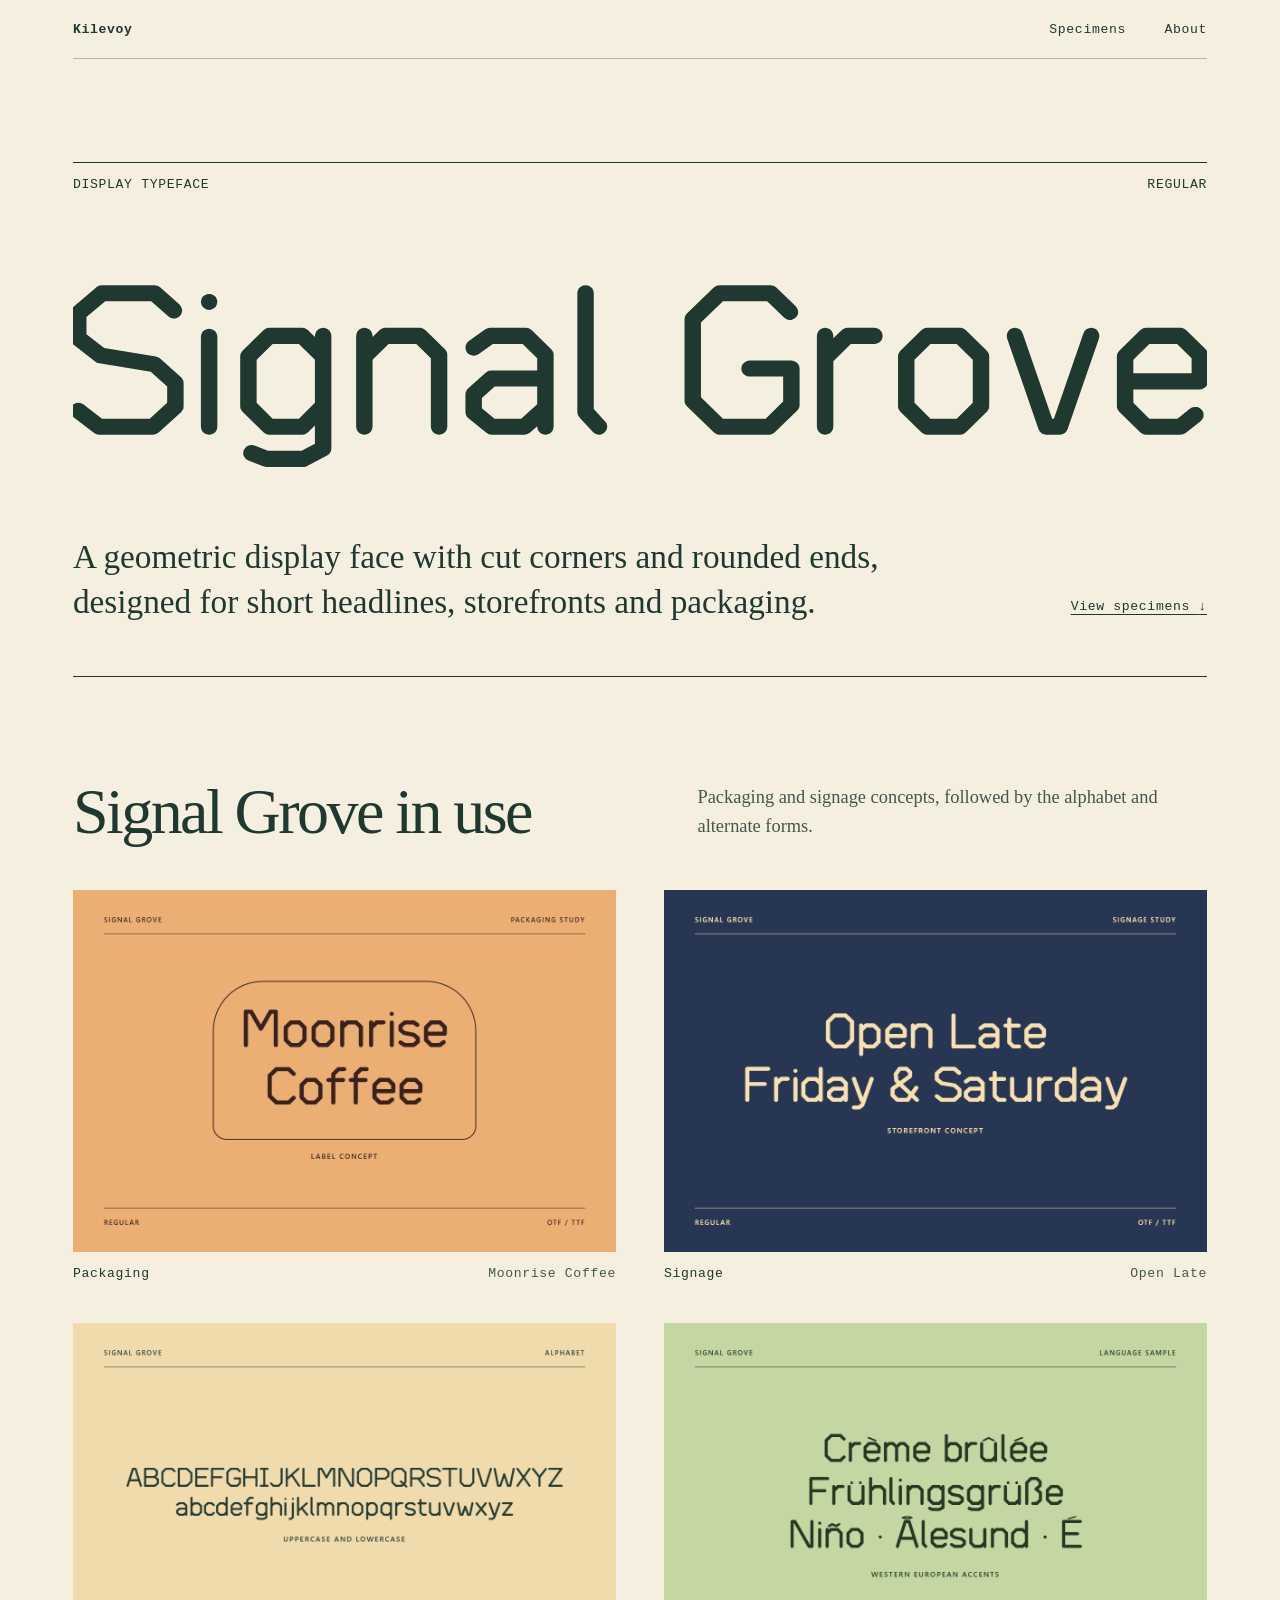
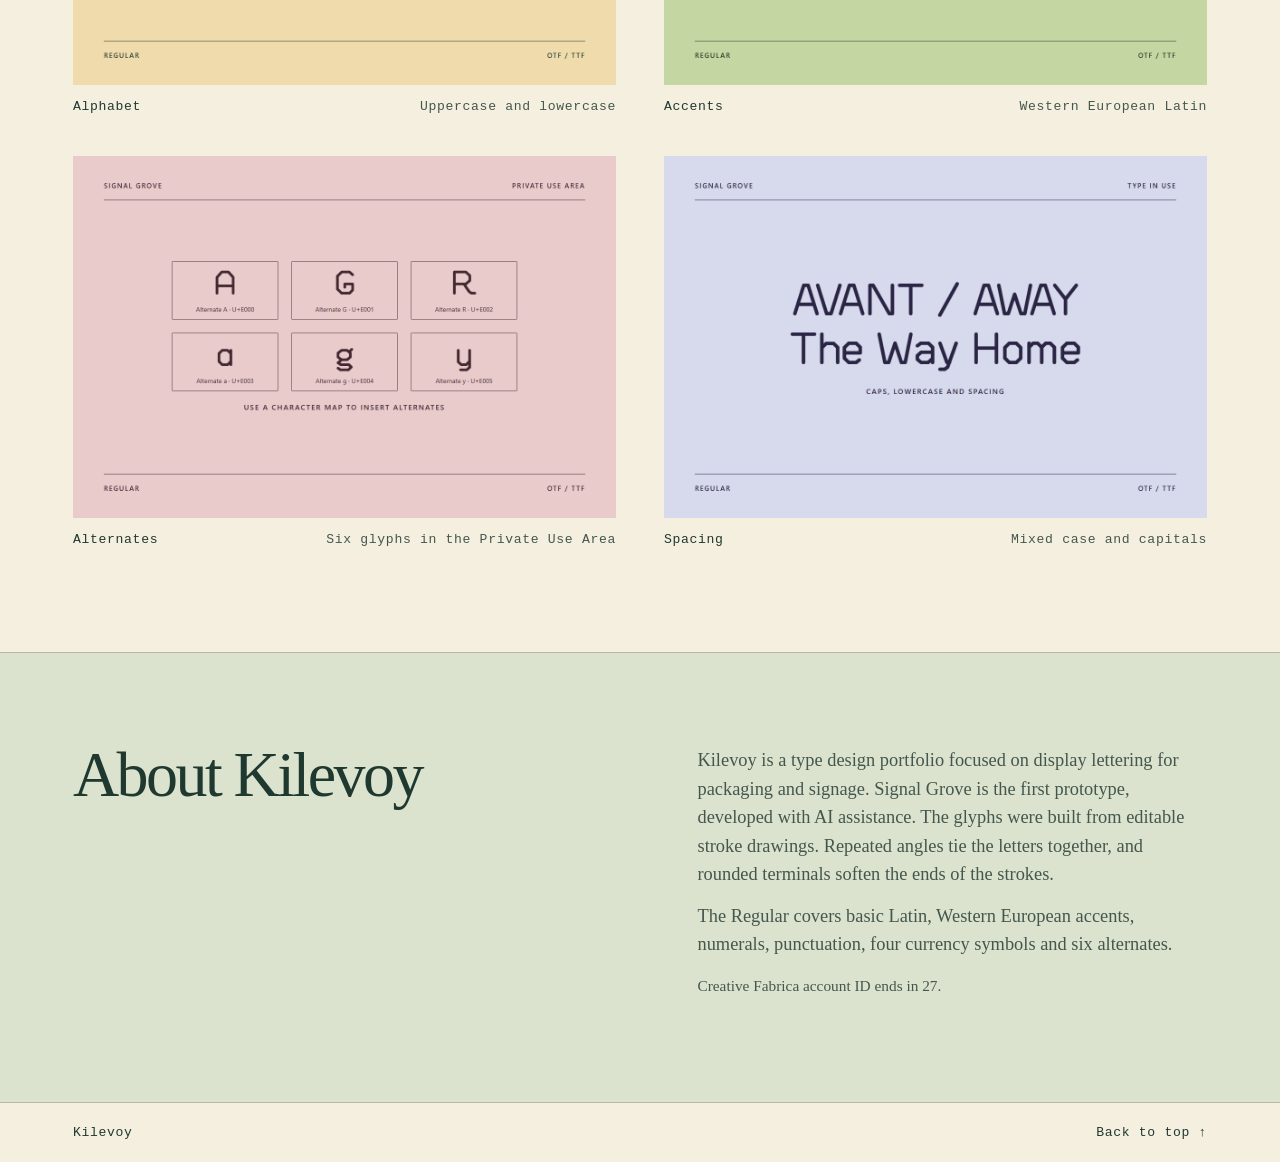
==== index.html @ bca16973 "Publish Kilevoy type portfolio" ====
<!doctype html>
<html lang="en">
<head>
  <meta charset="utf-8">
  <meta name="viewport" content="width=device-width, initial-scale=1">
  <meta name="description" content="Kilevoy type design portfolio. Signal Grove is a geometric display typeface for storefronts, small brands and packaging. View the design and its character set.">
  <title>Kilevoy — Type Design Portfolio</title>
  <link rel="stylesheet" href="style.css">
</head>
<body>
  <a class="skip" href="#main">Skip to content</a>
  <header class="mast layout">
    <a class="brand" href="./">Kilevoy</a>
    <nav aria-label="Portfolio"><a href="#specimen">Specimens</a><a href="#about">About</a></nav>
  </header>
  <main id="main">
    <section class="hero layout" aria-labelledby="title">
      <div class="strap"><span>Display typeface</span><span>Regular</span></div>
      <h1 id="title"><img src="assets/signal-grove.svg" alt="Signal Grove" width="1120" height="170"></h1>
      <div class="intro">
        <p>A geometric display face with cut corners and rounded ends, designed for short headlines, storefronts and packaging.</p>
        <a href="#specimen" class="jump">View specimens <span aria-hidden="true">↓</span></a>
      </div>
    </section>
    <section class="work layout" id="specimen" aria-labelledby="specimen-title">
      <div class="section-head">
        <h2 id="specimen-title">Signal Grove in use</h2>
        <p>Packaging and signage concepts, followed by the alphabet and alternate forms.</p>
      </div>
      <div class="sheets">
        <figure><img src="assets/05-label.png" alt="Moonrise Coffee label concept with Signal Grove in dark brown on orange" width="1200" height="800" loading="lazy"><figcaption>Packaging <span>Moonrise Coffee</span></figcaption></figure>
        <figure><img src="assets/06-sign.png" alt="Storefront lettering reading Open Late, Friday and Saturday" width="1200" height="800" loading="lazy"><figcaption>Signage <span>Open Late</span></figcaption></figure>
        <figure><img src="assets/02-alphabet.png" alt="Signal Grove uppercase and lowercase Latin alphabet" width="1200" height="800" loading="lazy"><figcaption>Alphabet <span>Uppercase and lowercase</span></figcaption></figure>
        <figure><img src="assets/04-languages.png" alt="Accented letter samples in French, German, Spanish and Norwegian" width="1200" height="800" loading="lazy"><figcaption>Accents <span>Western European Latin</span></figcaption></figure>
        <figure><img src="assets/08-pua.png" alt="Six alternate glyphs with character codes U+E000 to U+E005" width="1200" height="800" loading="lazy"><figcaption>Alternates <span>Six glyphs in the Private Use Area</span></figcaption></figure>
        <figure><img src="assets/07-spacing.png" alt="AVANT, AWAY and The Way Home set in Signal Grove" width="1200" height="800" loading="lazy"><figcaption>Spacing <span>Mixed case and capitals</span></figcaption></figure>
      </div>
    </section>
    <section class="about" id="about" aria-labelledby="about-title">
      <div class="layout section-head">
        <h2 id="about-title">About Kilevoy</h2>
        <div>
          <p>Kilevoy is a type design portfolio focused on display lettering for packaging and signage. Signal Grove is the first prototype, developed with AI assistance. The glyphs were built from editable stroke drawings. Repeated angles tie the letters together, and rounded terminals soften the ends of the strokes.</p>
          <p>The Regular covers basic Latin, Western European accents, numerals, punctuation, four currency symbols and six alternates.</p>
          <p class="ownership"><small>Creative Fabrica account ID ends in 27.</small></p>
        </div>
      </div>
    </section>
  </main>
  <footer class="mast layout"><span>Kilevoy</span><a href="#main">Back to top ↑</a></footer>
</body>
</html>
---- style.css ----
:root{color-scheme:light;--paper:#f4efdf;--ink:#203930;--soft:#45574d;--rule:#b7b9a7;--mint:#dbe3ce;--gutter:clamp(1.1rem,5.7vw,5.6rem);font-family:Georgia,serif}
*,*::before,*::after{box-sizing:border-box}
html{scroll-behavior:smooth}
body{margin:0;background:var(--paper);color:var(--ink)}
img{display:block;max-width:100%;height:auto}
a{color:inherit;text-underline-offset:.3em}
a:focus-visible{outline:2px solid #80342d;outline-offset:5px}
.layout{width:min(100% - 2 * var(--gutter),82rem);margin-inline:auto}
.mast,.strap,figcaption,.jump{font-family:Consolas,"Courier New",monospace;font-size:.82rem;letter-spacing:.05em}
.mast,.strap,.intro,figcaption{display:flex;justify-content:space-between;align-items:baseline;gap:1rem}
.mast{padding-block:1.35rem;border-bottom:1px solid var(--rule)}
.mast a{text-decoration:none}.mast a:hover{text-decoration:underline}
.mast nav{display:flex;gap:clamp(.9rem,3vw,2.4rem)}
.brand{font-weight:bold}
.strap{padding-block:.9rem;border-top:1px solid var(--ink);text-transform:uppercase}
.hero{padding-top:clamp(2.3rem,8vw,7rem)}
h1{margin:clamp(2rem,6vw,5rem) 0 clamp(1.6rem,5vw,4rem)}
h1 img{width:100%}
.intro{border-bottom:1px solid var(--ink);padding-bottom:clamp(1.6rem,4vw,3.5rem);align-items:flex-end}
.intro p{font-size:clamp(1.2rem,2.6vw,2.2rem);line-height:1.35;max-width:25em;margin:0}
.jump{white-space:nowrap;display:inline-block;padding:.7rem 0}
.work{padding-block:clamp(3rem,8vw,7rem)}
.section-head{display:grid;grid-template-columns:1.1fr 1fr;gap:clamp(1rem,5vw,5rem);margin-bottom:2.3rem}
.section-head h2{font-size:clamp(2.2rem,5vw,4.35rem);line-height:1.02;font-weight:normal;letter-spacing:-.04em;margin:0}
.section-head p{margin:.25rem 0 .8rem;font-size:1.15rem;line-height:1.55;color:var(--soft)}
.sheets{display:grid;grid-template-columns:repeat(2,minmax(0,1fr));gap:2.5rem clamp(1rem,4vw,3rem)}
figure{min-width:0;margin:0}
figure img{width:100%;background:#e8e4d5}
figcaption{padding-top:.75rem;line-height:1.45}
figcaption span{color:var(--soft);text-align:right}
.about{background:var(--mint);padding-block:clamp(2.7rem,7vw,6rem);border-block:1px solid var(--rule)}
.about .section-head{margin-bottom:0}
footer.mast{border:0}
.skip{position:absolute;top:.5rem;left:.5rem;padding:.75rem;background:white;transform:translateY(-160%)}
.skip:focus{transform:none}
@media(max-width:42rem){.section-head,.sheets{grid-template-columns:1fr}.intro{display:block}.jump{margin-top:.75rem}.mast,.strap,figcaption,.jump{font-size:.75rem}}
@media(prefers-reduced-motion:reduce){html{scroll-behavior:auto}}
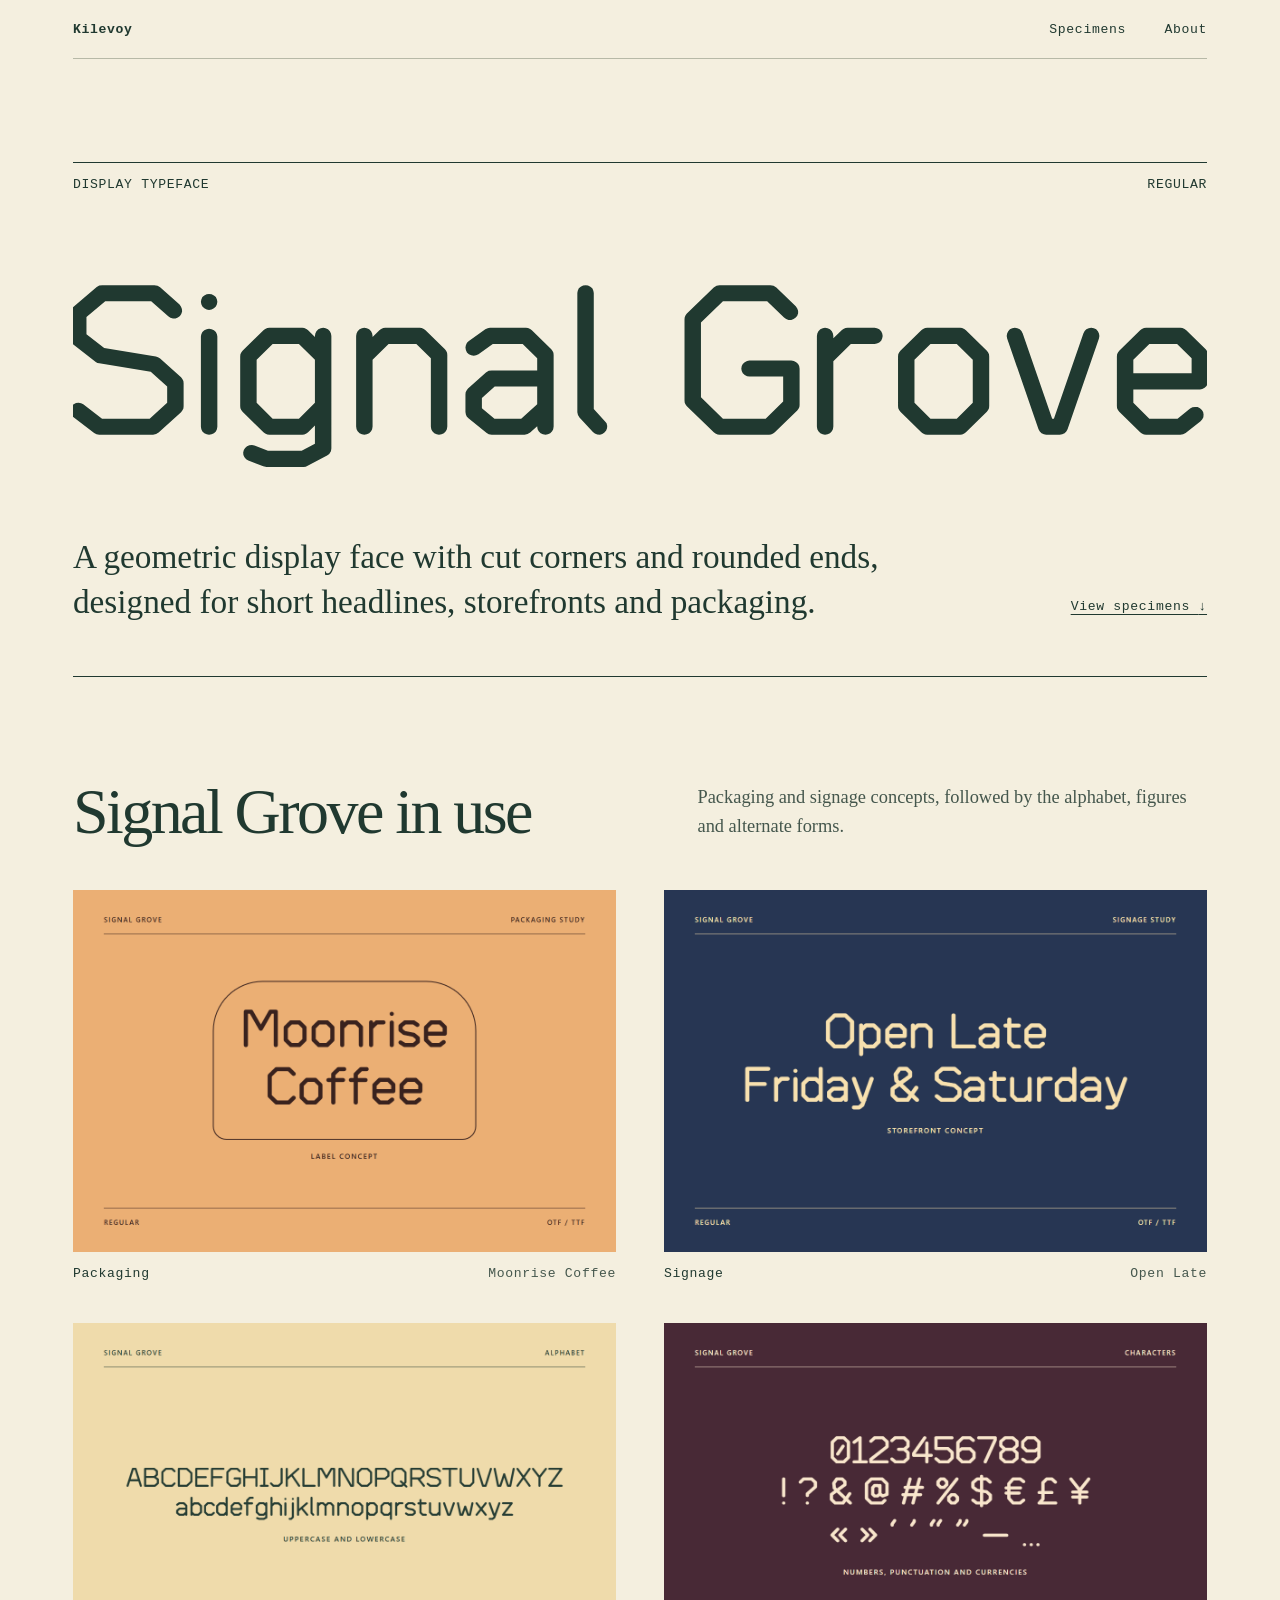
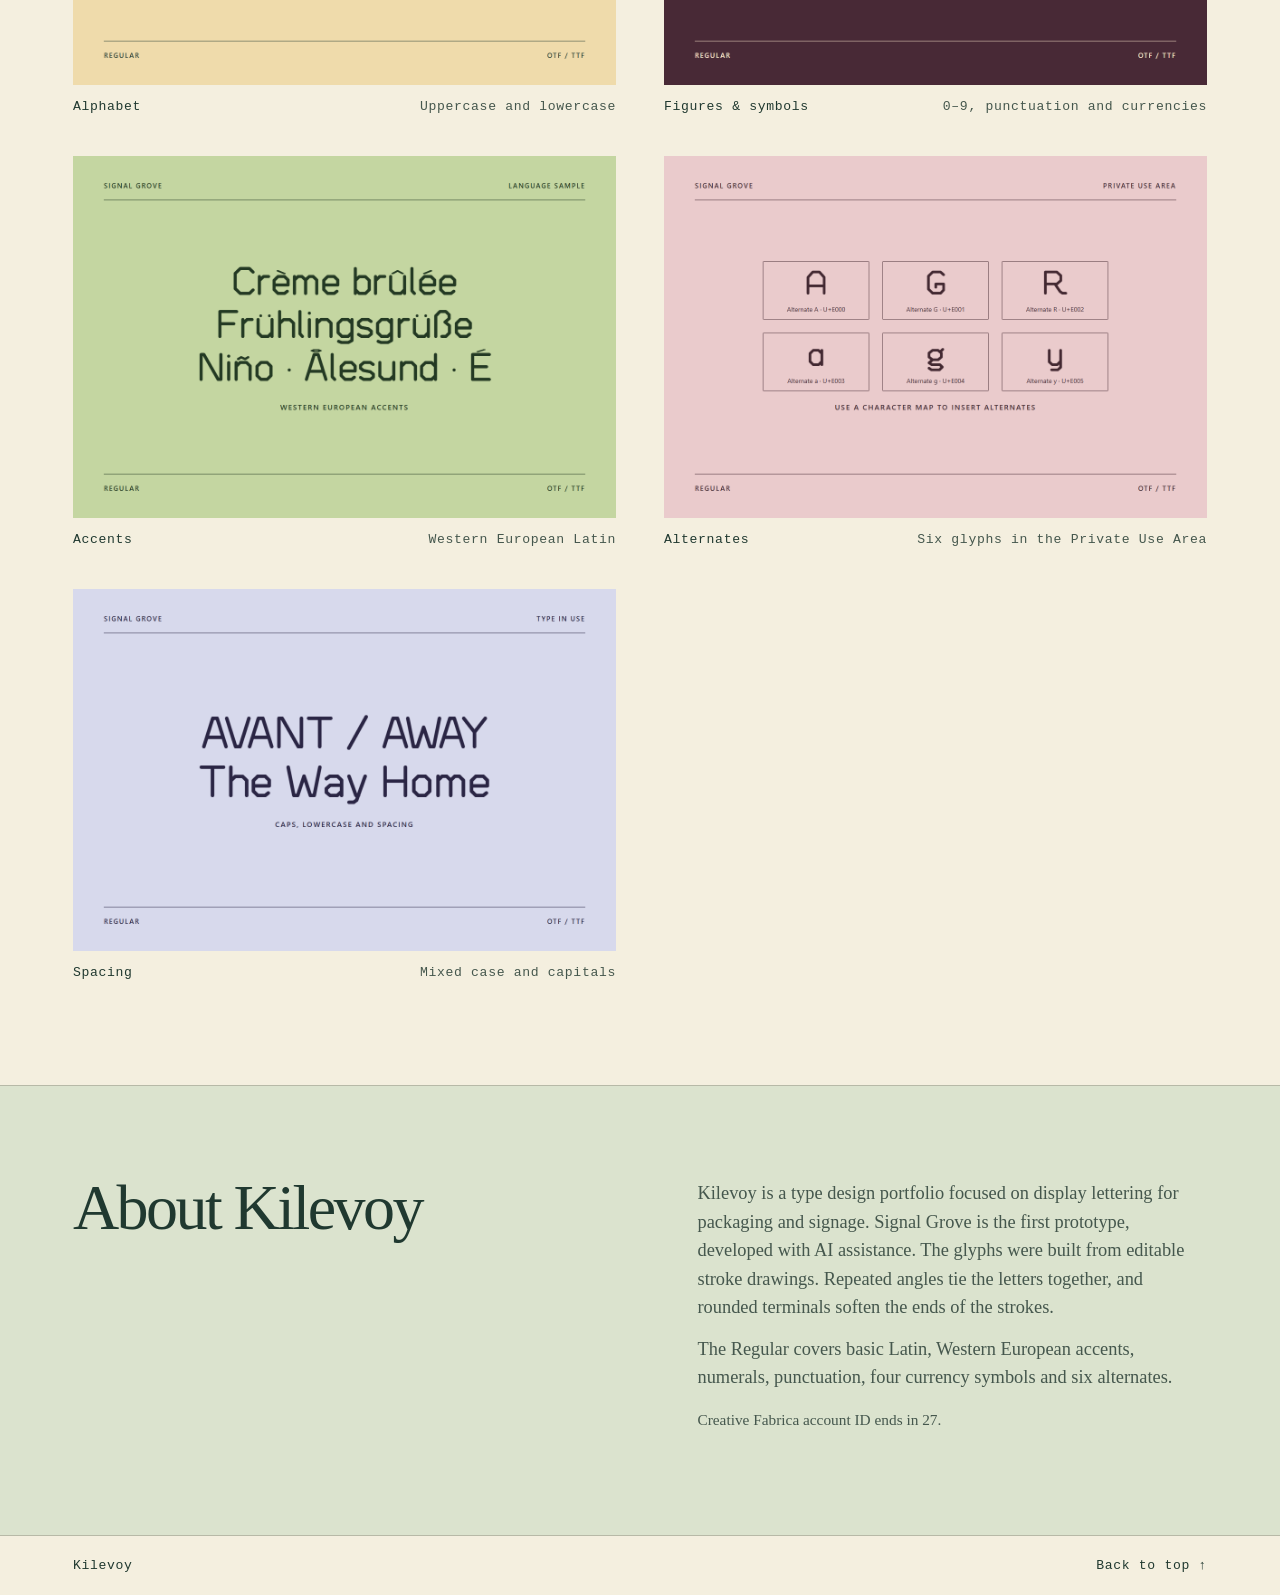
==== commit 0c11784c: "Show Signal Grove figures and symbols" ====
--- a/index.html
+++ b/index.html
@@ -25,12 +25,13 @@
     <section class="work layout" id="specimen" aria-labelledby="specimen-title">
       <div class="section-head">
         <h2 id="specimen-title">Signal Grove in use</h2>
-        <p>Packaging and signage concepts, followed by the alphabet and alternate forms.</p>
+        <p>Packaging and signage concepts, followed by the alphabet, figures and alternate forms.</p>
       </div>
       <div class="sheets">
         <figure><img src="assets/05-label.png" alt="Moonrise Coffee label concept with Signal Grove in dark brown on orange" width="1200" height="800" loading="lazy"><figcaption>Packaging <span>Moonrise Coffee</span></figcaption></figure>
         <figure><img src="assets/06-sign.png" alt="Storefront lettering reading Open Late, Friday and Saturday" width="1200" height="800" loading="lazy"><figcaption>Signage <span>Open Late</span></figcaption></figure>
         <figure><img src="assets/02-alphabet.png" alt="Signal Grove uppercase and lowercase Latin alphabet" width="1200" height="800" loading="lazy"><figcaption>Alphabet <span>Uppercase and lowercase</span></figcaption></figure>
+        <figure><img src="assets/03-characters.png" alt="Signal Grove digits 0 through 9, punctuation and dollar, euro, pound and yen signs" width="1200" height="800" loading="lazy"><figcaption>Figures &amp; symbols <span>0–9, punctuation and currencies</span></figcaption></figure>
         <figure><img src="assets/04-languages.png" alt="Accented letter samples in French, German, Spanish and Norwegian" width="1200" height="800" loading="lazy"><figcaption>Accents <span>Western European Latin</span></figcaption></figure>
         <figure><img src="assets/08-pua.png" alt="Six alternate glyphs with character codes U+E000 to U+E005" width="1200" height="800" loading="lazy"><figcaption>Alternates <span>Six glyphs in the Private Use Area</span></figcaption></figure>
         <figure><img src="assets/07-spacing.png" alt="AVANT, AWAY and The Way Home set in Signal Grove" width="1200" height="800" loading="lazy"><figcaption>Spacing <span>Mixed case and capitals</span></figcaption></figure>
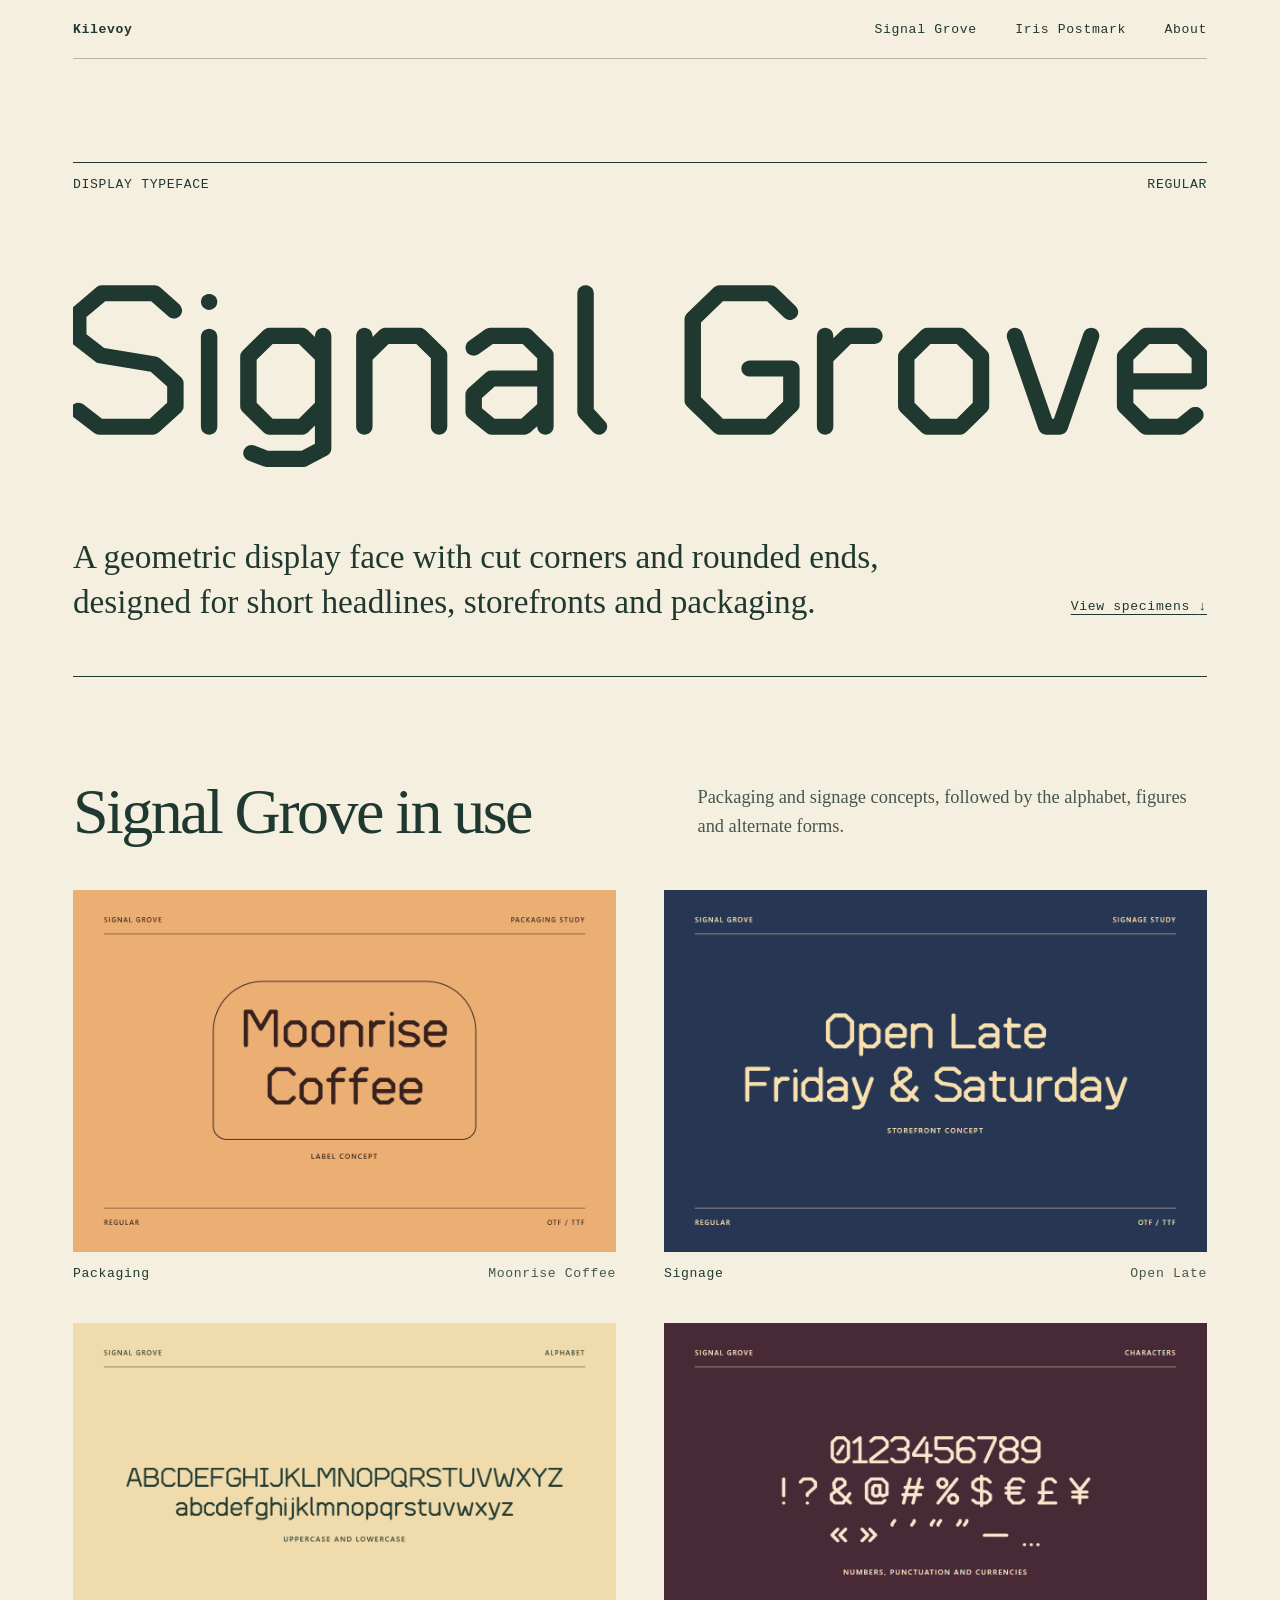
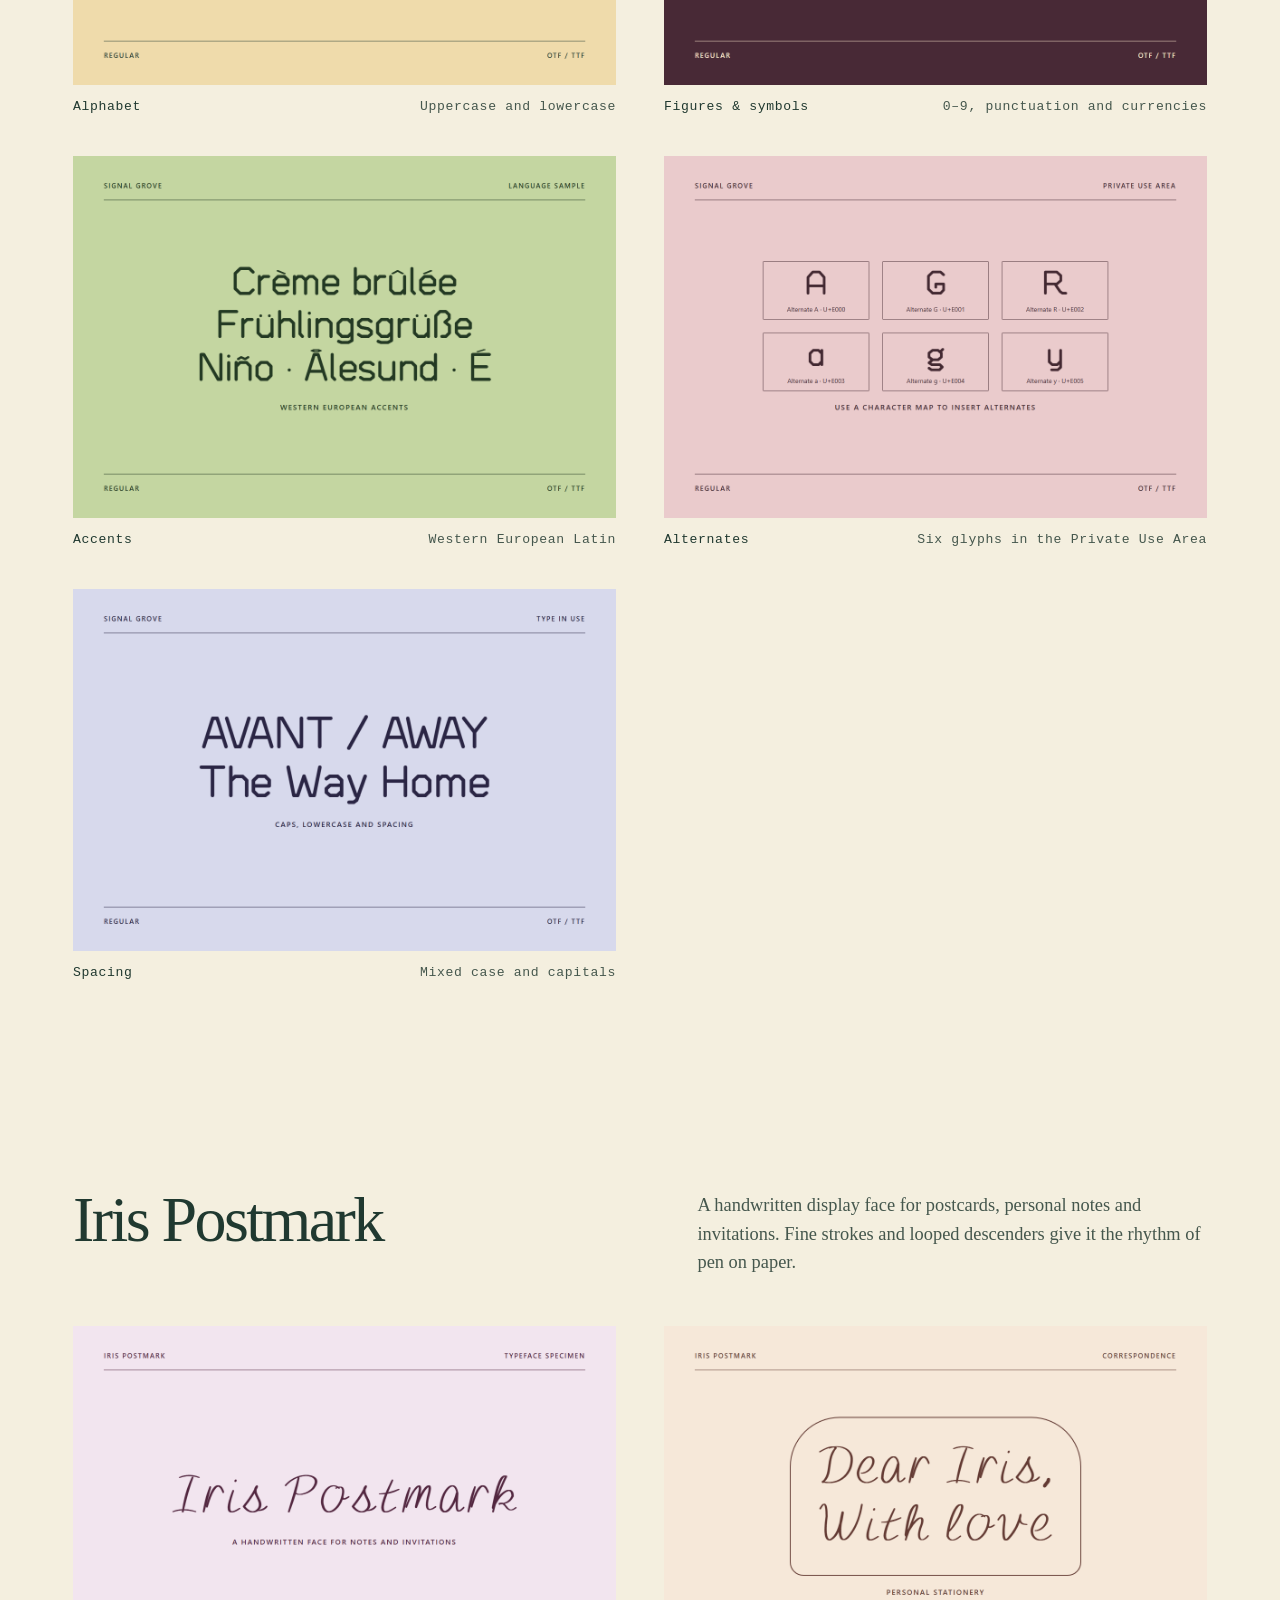
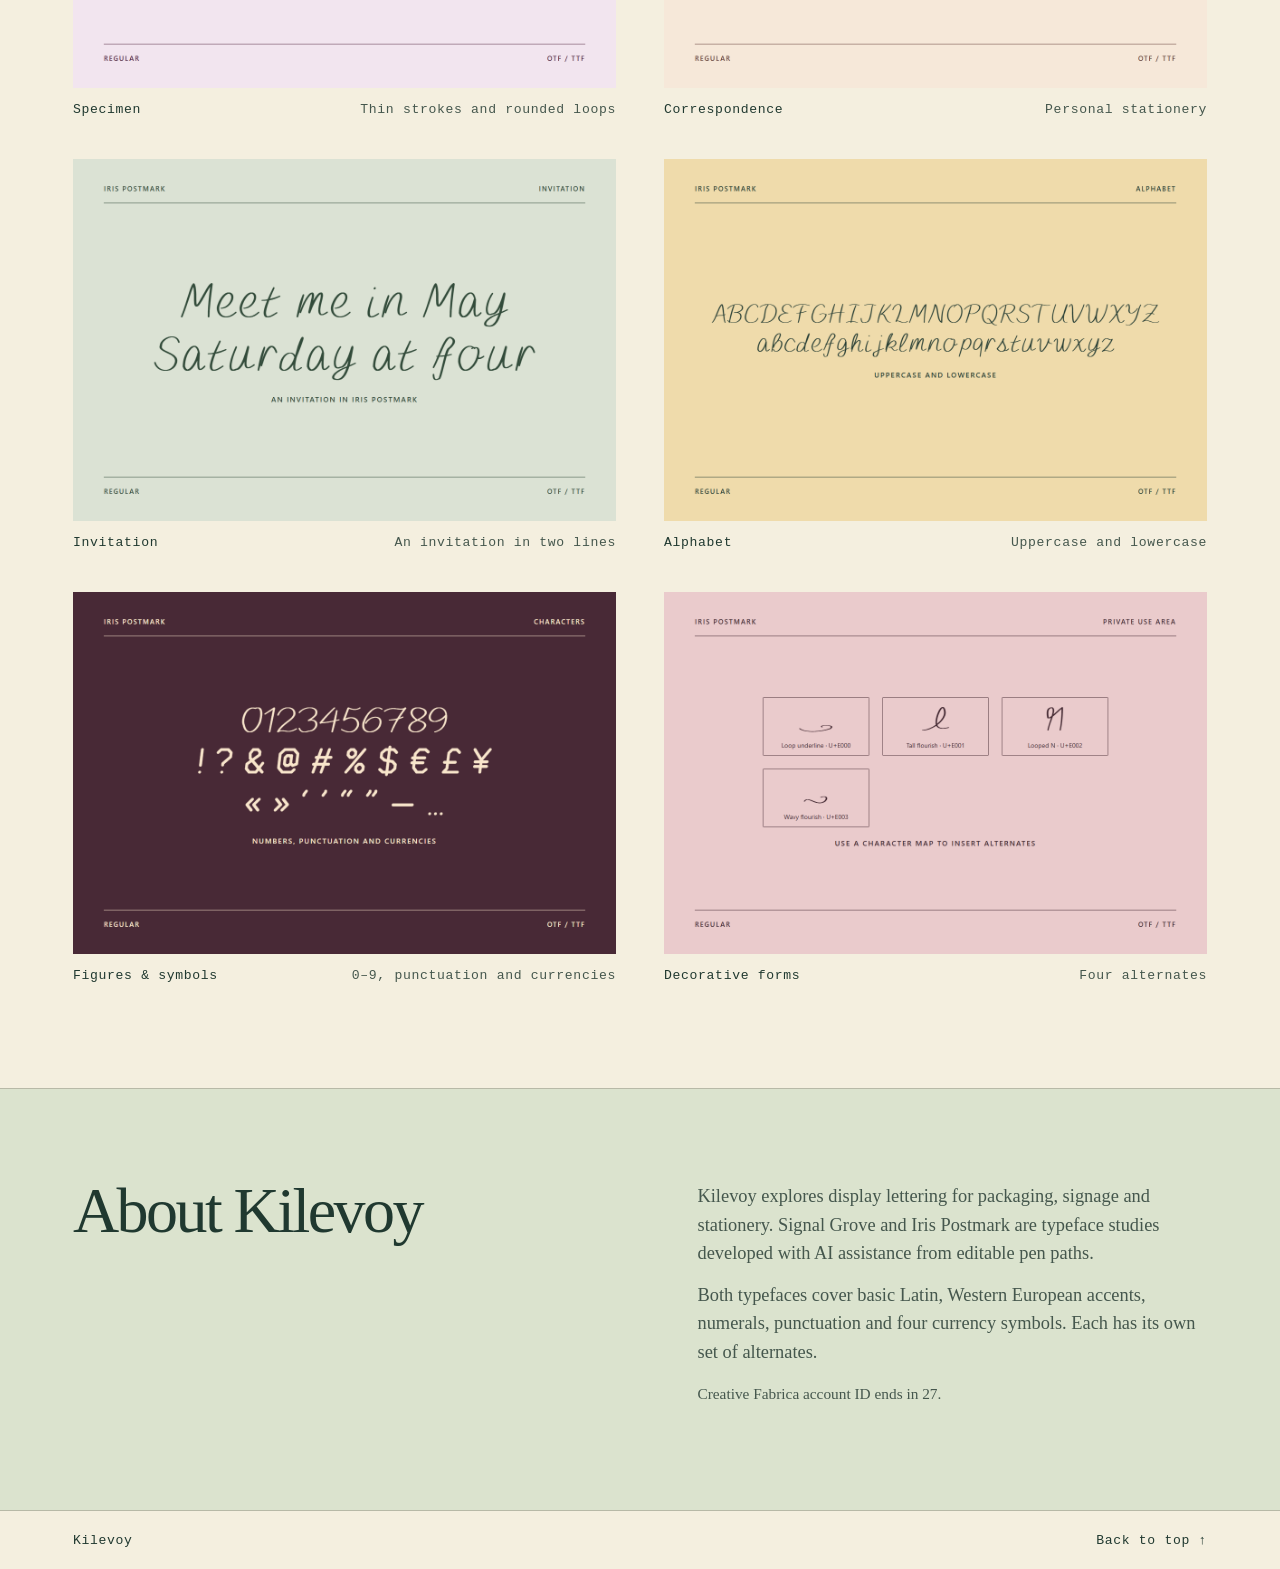
==== commit 10990a7b: "Add Iris Postmark specimens" ====
--- a/index.html
+++ b/index.html
@@ -3,7 +3,7 @@
 <head>
   <meta charset="utf-8">
   <meta name="viewport" content="width=device-width, initial-scale=1">
-  <meta name="description" content="Kilevoy type design portfolio. Signal Grove is a geometric display typeface for storefronts, small brands and packaging. View the design and its character set.">
+  <meta name="description" content="Kilevoy type design portfolio featuring Signal Grove and Iris Postmark. Browse lettering specimens for storefronts, packaging, postcards and invitations.">
   <title>Kilevoy — Type Design Portfolio</title>
   <link rel="stylesheet" href="style.css">
 </head>
@@ -11,7 +11,7 @@
   <a class="skip" href="#main">Skip to content</a>
   <header class="mast layout">
     <a class="brand" href="./">Kilevoy</a>
-    <nav aria-label="Portfolio"><a href="#specimen">Specimens</a><a href="#about">About</a></nav>
+    <nav aria-label="Portfolio"><a href="#specimen">Signal Grove</a><a href="#iris-postmark">Iris Postmark</a><a href="#about">About</a></nav>
   </header>
   <main id="main">
     <section class="hero layout" aria-labelledby="title">
@@ -37,12 +37,26 @@
         <figure><img src="assets/07-spacing.png" alt="AVANT, AWAY and The Way Home set in Signal Grove" width="1200" height="800" loading="lazy"><figcaption>Spacing <span>Mixed case and capitals</span></figcaption></figure>
       </div>
     </section>
+    <section class="work layout" id="iris-postmark" aria-labelledby="iris-title">
+      <div class="section-head">
+        <h2 id="iris-title">Iris Postmark</h2>
+        <p>A handwritten display face for postcards, personal notes and invitations. Fine strokes and looped descenders give it the rhythm of pen on paper.</p>
+      </div>
+      <div class="sheets">
+        <figure><img src="assets/iris-postmark/01-cover.png" alt="Iris Postmark set in the handwritten typeface" width="1200" height="800" loading="lazy"><figcaption>Specimen <span>Thin strokes and rounded loops</span></figcaption></figure>
+        <figure><img src="assets/iris-postmark/05-label.png" alt="Dear Iris, With love set on a stationery card" width="1200" height="800" loading="lazy"><figcaption>Correspondence <span>Personal stationery</span></figcaption></figure>
+        <figure><img src="assets/iris-postmark/06-sign.png" alt="Meet me in May, Saturday at four set in Iris Postmark" width="1200" height="800" loading="lazy"><figcaption>Invitation <span>An invitation in two lines</span></figcaption></figure>
+        <figure><img src="assets/iris-postmark/02-alphabet.png" alt="Iris Postmark uppercase and lowercase Latin letters" width="1200" height="800" loading="lazy"><figcaption>Alphabet <span>Uppercase and lowercase</span></figcaption></figure>
+        <figure><img src="assets/iris-postmark/03-characters.png" alt="Iris Postmark digits 0 through 9, punctuation and currencies" width="1200" height="800" loading="lazy"><figcaption>Figures &amp; symbols <span>0–9, punctuation and currencies</span></figcaption></figure>
+        <figure><img src="assets/iris-postmark/08-pua.png" alt="Four Iris Postmark flourishes with their character codes" width="1200" height="800" loading="lazy"><figcaption>Decorative forms <span>Four alternates</span></figcaption></figure>
+      </div>
+    </section>
     <section class="about" id="about" aria-labelledby="about-title">
       <div class="layout section-head">
         <h2 id="about-title">About Kilevoy</h2>
         <div>
-          <p>Kilevoy is a type design portfolio focused on display lettering for packaging and signage. Signal Grove is the first prototype, developed with AI assistance. The glyphs were built from editable stroke drawings. Repeated angles tie the letters together, and rounded terminals soften the ends of the strokes.</p>
-          <p>The Regular covers basic Latin, Western European accents, numerals, punctuation, four currency symbols and six alternates.</p>
+          <p>Kilevoy explores display lettering for packaging, signage and stationery. Signal Grove and Iris Postmark are typeface studies developed with AI assistance from editable pen paths.</p>
+          <p>Both typefaces cover basic Latin, Western European accents, numerals, punctuation and four currency symbols. Each has its own set of alternates.</p>
           <p class="ownership"><small>Creative Fabrica account ID ends in 27.</small></p>
         </div>
       </div>
--- a/style.css
+++ b/style.css
@@ -10,7 +10,7 @@
 .mast,.strap,.intro,figcaption{display:flex;justify-content:space-between;align-items:baseline;gap:1rem}
 .mast{padding-block:1.35rem;border-bottom:1px solid var(--rule)}
 .mast a{text-decoration:none}.mast a:hover{text-decoration:underline}
-.mast nav{display:flex;gap:clamp(.9rem,3vw,2.4rem)}
+.mast nav{display:flex;flex-wrap:wrap;justify-content:flex-end;gap:clamp(.9rem,3vw,2.4rem)}
 .brand{font-weight:bold}
 .strap{padding-block:.9rem;border-top:1px solid var(--ink);text-transform:uppercase}
 .hero{padding-top:clamp(2.3rem,8vw,7rem)}
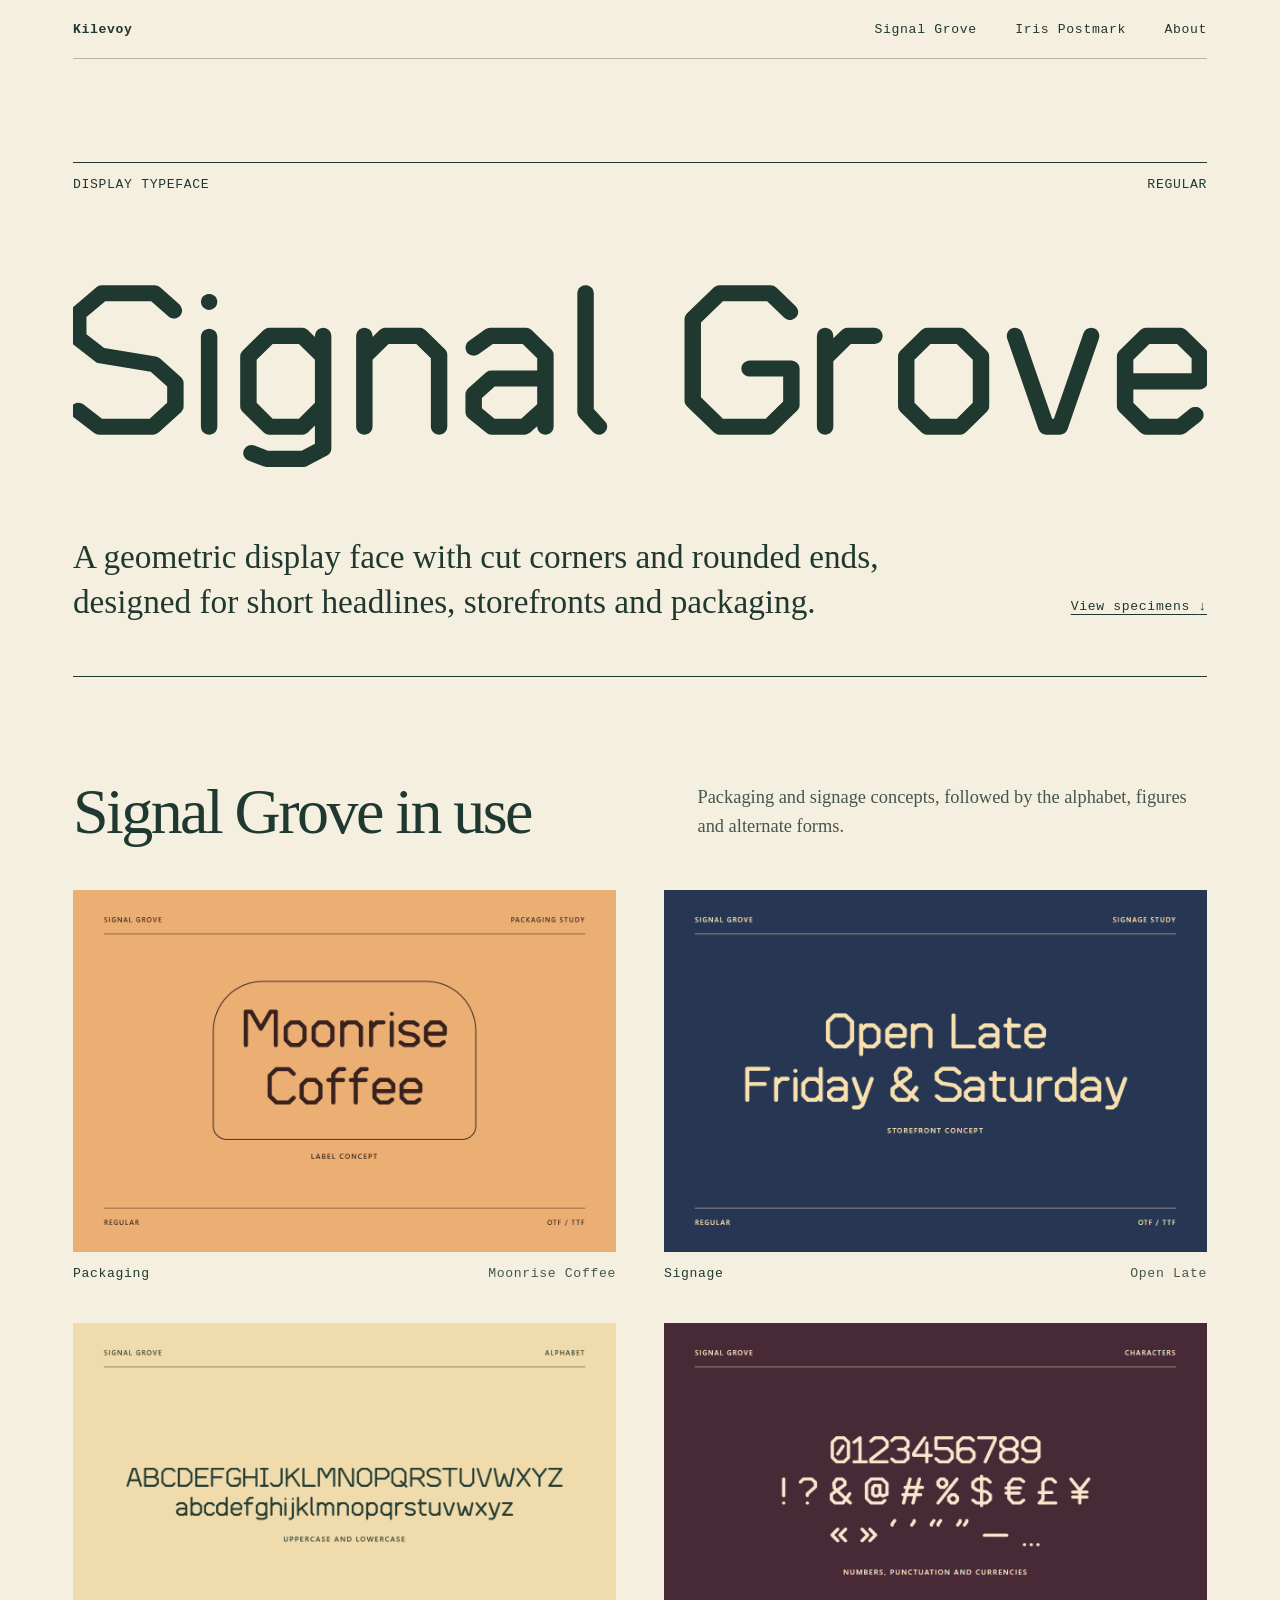
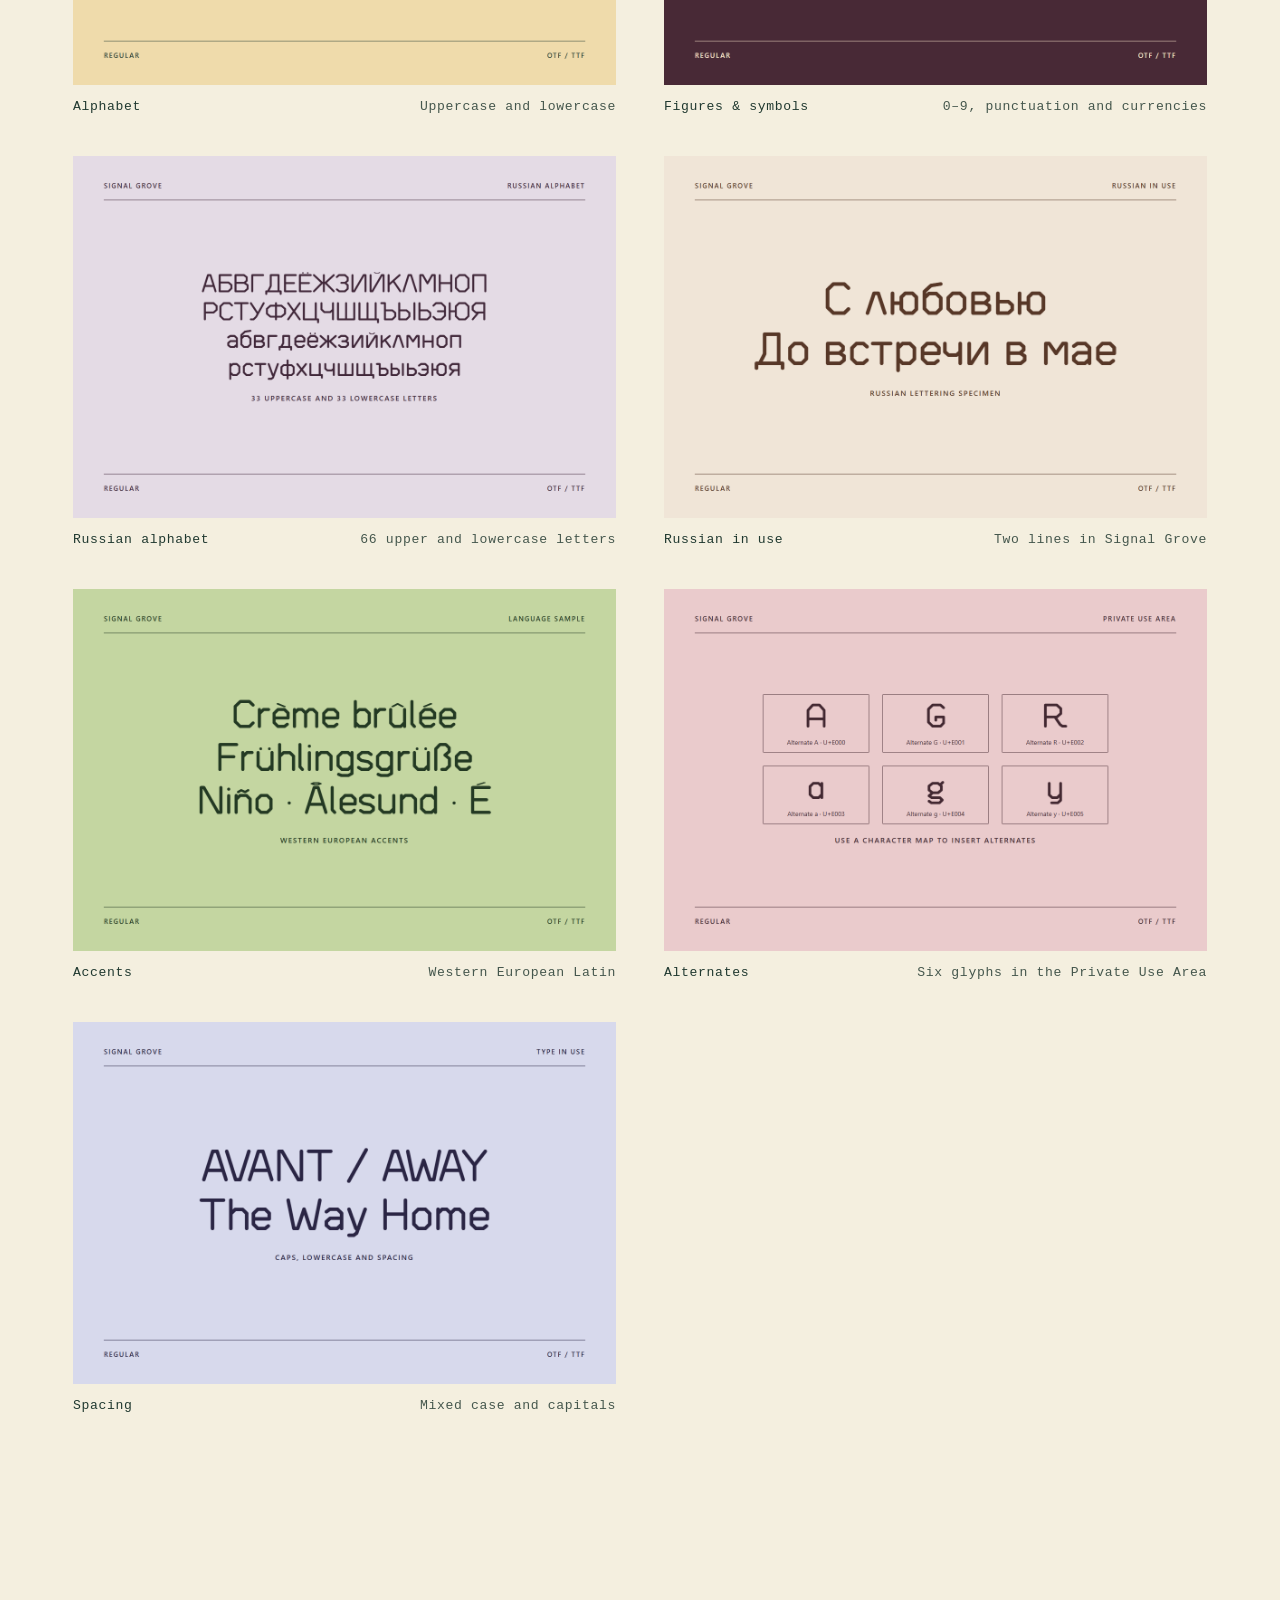
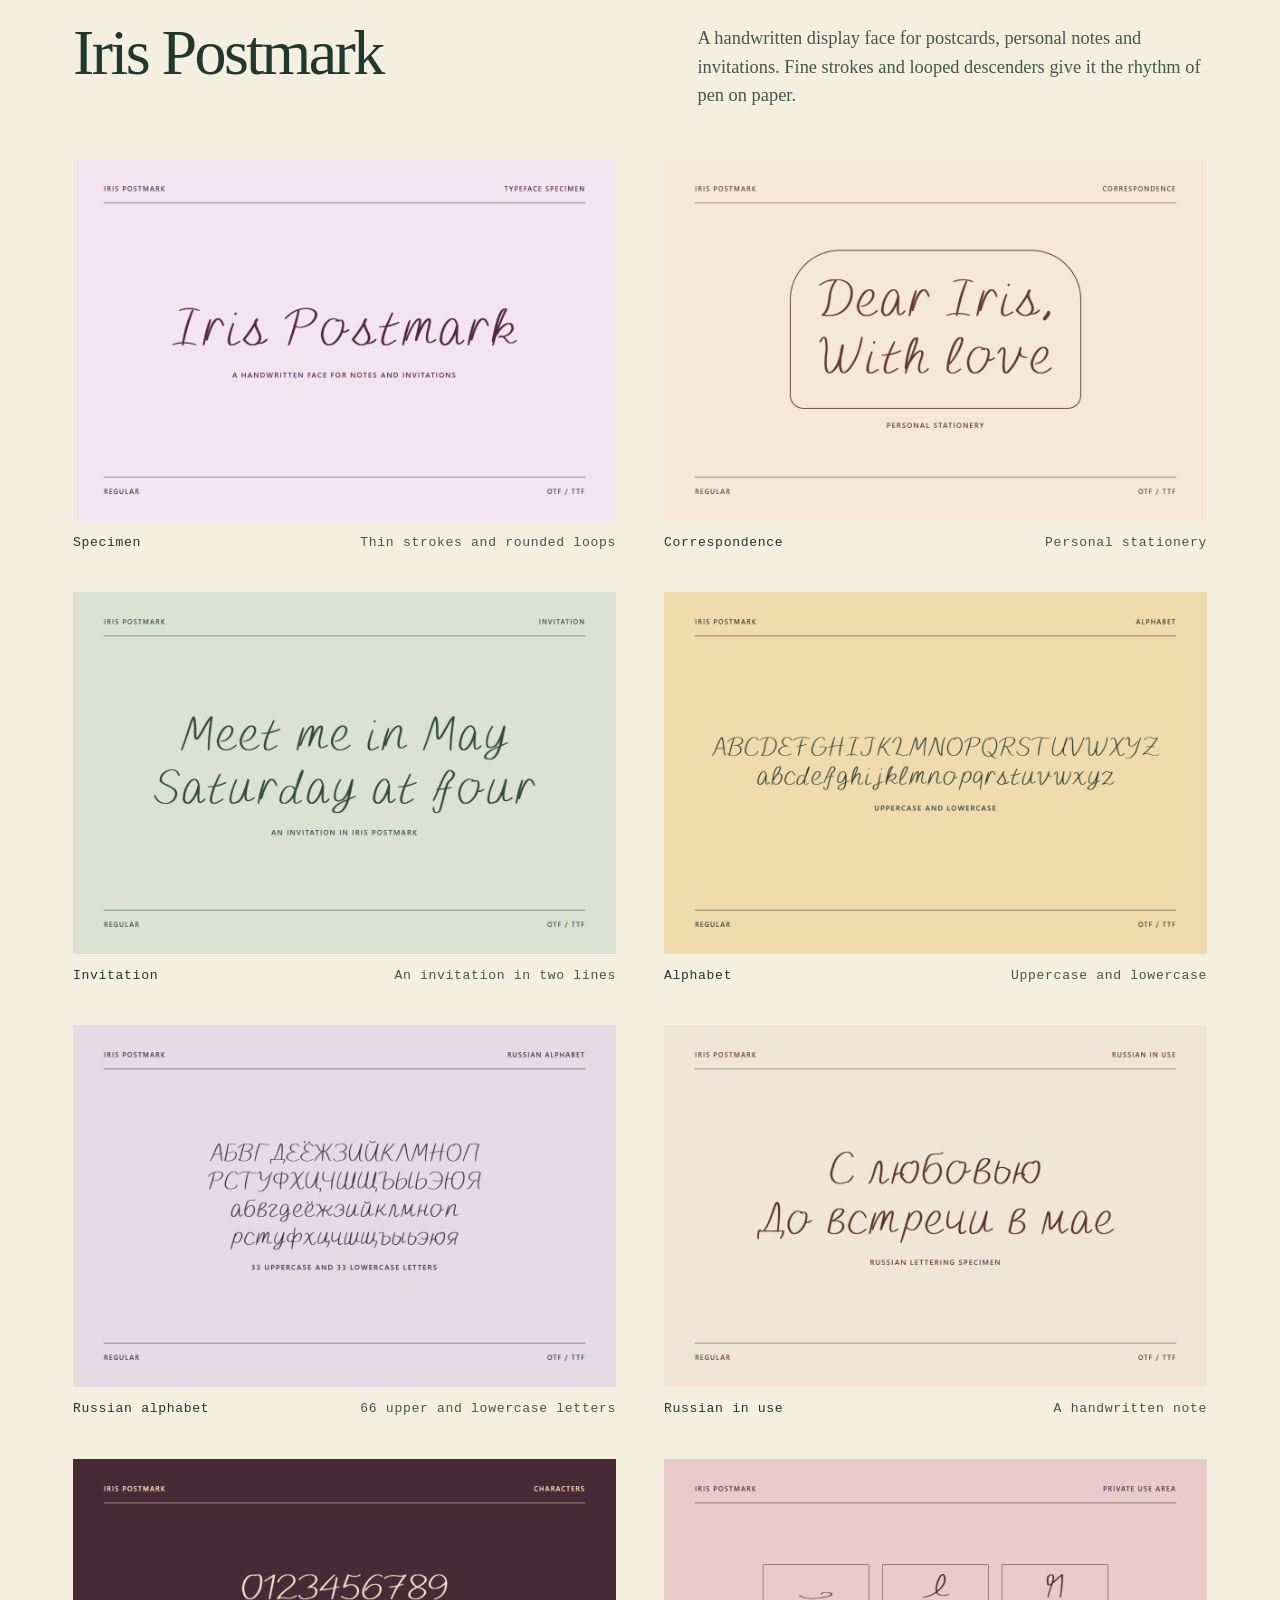
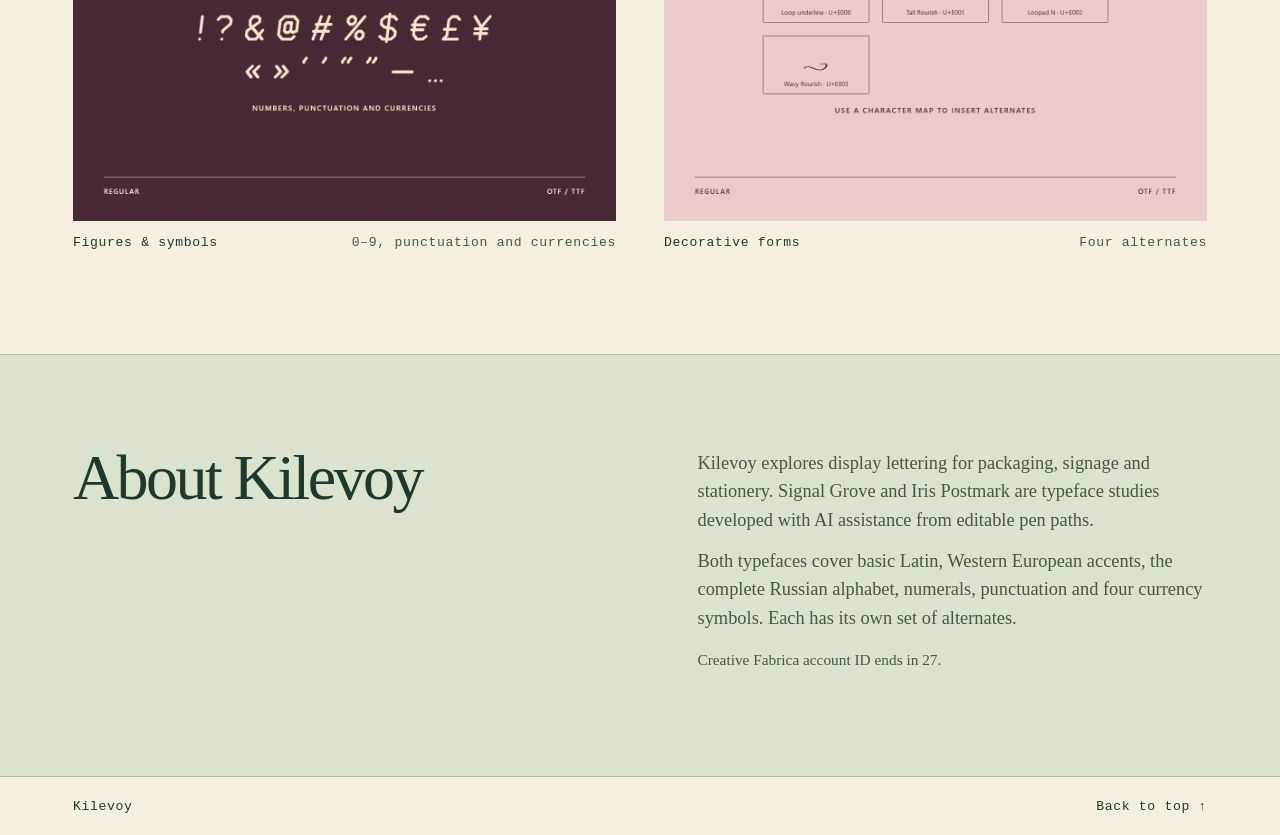
==== commit c94e72c2: "Show Russian Cyrillic specimens" ====
--- a/index.html
+++ b/index.html
@@ -32,6 +32,8 @@
         <figure><img src="assets/06-sign.png" alt="Storefront lettering reading Open Late, Friday and Saturday" width="1200" height="800" loading="lazy"><figcaption>Signage <span>Open Late</span></figcaption></figure>
         <figure><img src="assets/02-alphabet.png" alt="Signal Grove uppercase and lowercase Latin alphabet" width="1200" height="800" loading="lazy"><figcaption>Alphabet <span>Uppercase and lowercase</span></figcaption></figure>
         <figure><img src="assets/03-characters.png" alt="Signal Grove digits 0 through 9, punctuation and dollar, euro, pound and yen signs" width="1200" height="800" loading="lazy"><figcaption>Figures &amp; symbols <span>0–9, punctuation and currencies</span></figcaption></figure>
+        <figure><img src="assets/09-cyrillic.png" alt="Signal Grove Russian uppercase and lowercase Cyrillic alphabet" width="1200" height="800" loading="lazy"><figcaption>Russian alphabet <span>66 upper and lowercase letters</span></figcaption></figure>
+        <figure><img src="assets/10-russian.png" alt="Russian sample text set in Signal Grove: С любовью. До встречи в мае." width="1200" height="800" loading="lazy"><figcaption>Russian in use <span>Two lines in Signal Grove</span></figcaption></figure>
         <figure><img src="assets/04-languages.png" alt="Accented letter samples in French, German, Spanish and Norwegian" width="1200" height="800" loading="lazy"><figcaption>Accents <span>Western European Latin</span></figcaption></figure>
         <figure><img src="assets/08-pua.png" alt="Six alternate glyphs with character codes U+E000 to U+E005" width="1200" height="800" loading="lazy"><figcaption>Alternates <span>Six glyphs in the Private Use Area</span></figcaption></figure>
         <figure><img src="assets/07-spacing.png" alt="AVANT, AWAY and The Way Home set in Signal Grove" width="1200" height="800" loading="lazy"><figcaption>Spacing <span>Mixed case and capitals</span></figcaption></figure>
@@ -47,6 +49,8 @@
         <figure><img src="assets/iris-postmark/05-label.png" alt="Dear Iris, With love set on a stationery card" width="1200" height="800" loading="lazy"><figcaption>Correspondence <span>Personal stationery</span></figcaption></figure>
         <figure><img src="assets/iris-postmark/06-sign.png" alt="Meet me in May, Saturday at four set in Iris Postmark" width="1200" height="800" loading="lazy"><figcaption>Invitation <span>An invitation in two lines</span></figcaption></figure>
         <figure><img src="assets/iris-postmark/02-alphabet.png" alt="Iris Postmark uppercase and lowercase Latin letters" width="1200" height="800" loading="lazy"><figcaption>Alphabet <span>Uppercase and lowercase</span></figcaption></figure>
+        <figure><img src="assets/iris-postmark/09-cyrillic.png" alt="Iris Postmark handwritten Russian uppercase and lowercase Cyrillic alphabet" width="1200" height="800" loading="lazy"><figcaption>Russian alphabet <span>66 upper and lowercase letters</span></figcaption></figure>
+        <figure><img src="assets/iris-postmark/10-russian.png" alt="Russian sample text set in Iris Postmark: С любовью. До встречи в мае." width="1200" height="800" loading="lazy"><figcaption>Russian in use <span>A handwritten note</span></figcaption></figure>
         <figure><img src="assets/iris-postmark/03-characters.png" alt="Iris Postmark digits 0 through 9, punctuation and currencies" width="1200" height="800" loading="lazy"><figcaption>Figures &amp; symbols <span>0–9, punctuation and currencies</span></figcaption></figure>
         <figure><img src="assets/iris-postmark/08-pua.png" alt="Four Iris Postmark flourishes with their character codes" width="1200" height="800" loading="lazy"><figcaption>Decorative forms <span>Four alternates</span></figcaption></figure>
       </div>
@@ -56,7 +60,7 @@
         <h2 id="about-title">About Kilevoy</h2>
         <div>
           <p>Kilevoy explores display lettering for packaging, signage and stationery. Signal Grove and Iris Postmark are typeface studies developed with AI assistance from editable pen paths.</p>
-          <p>Both typefaces cover basic Latin, Western European accents, numerals, punctuation and four currency symbols. Each has its own set of alternates.</p>
+          <p>Both typefaces cover basic Latin, Western European accents, the complete Russian alphabet, numerals, punctuation and four currency symbols. Each has its own set of alternates.</p>
           <p class="ownership"><small>Creative Fabrica account ID ends in 27.</small></p>
         </div>
       </div>
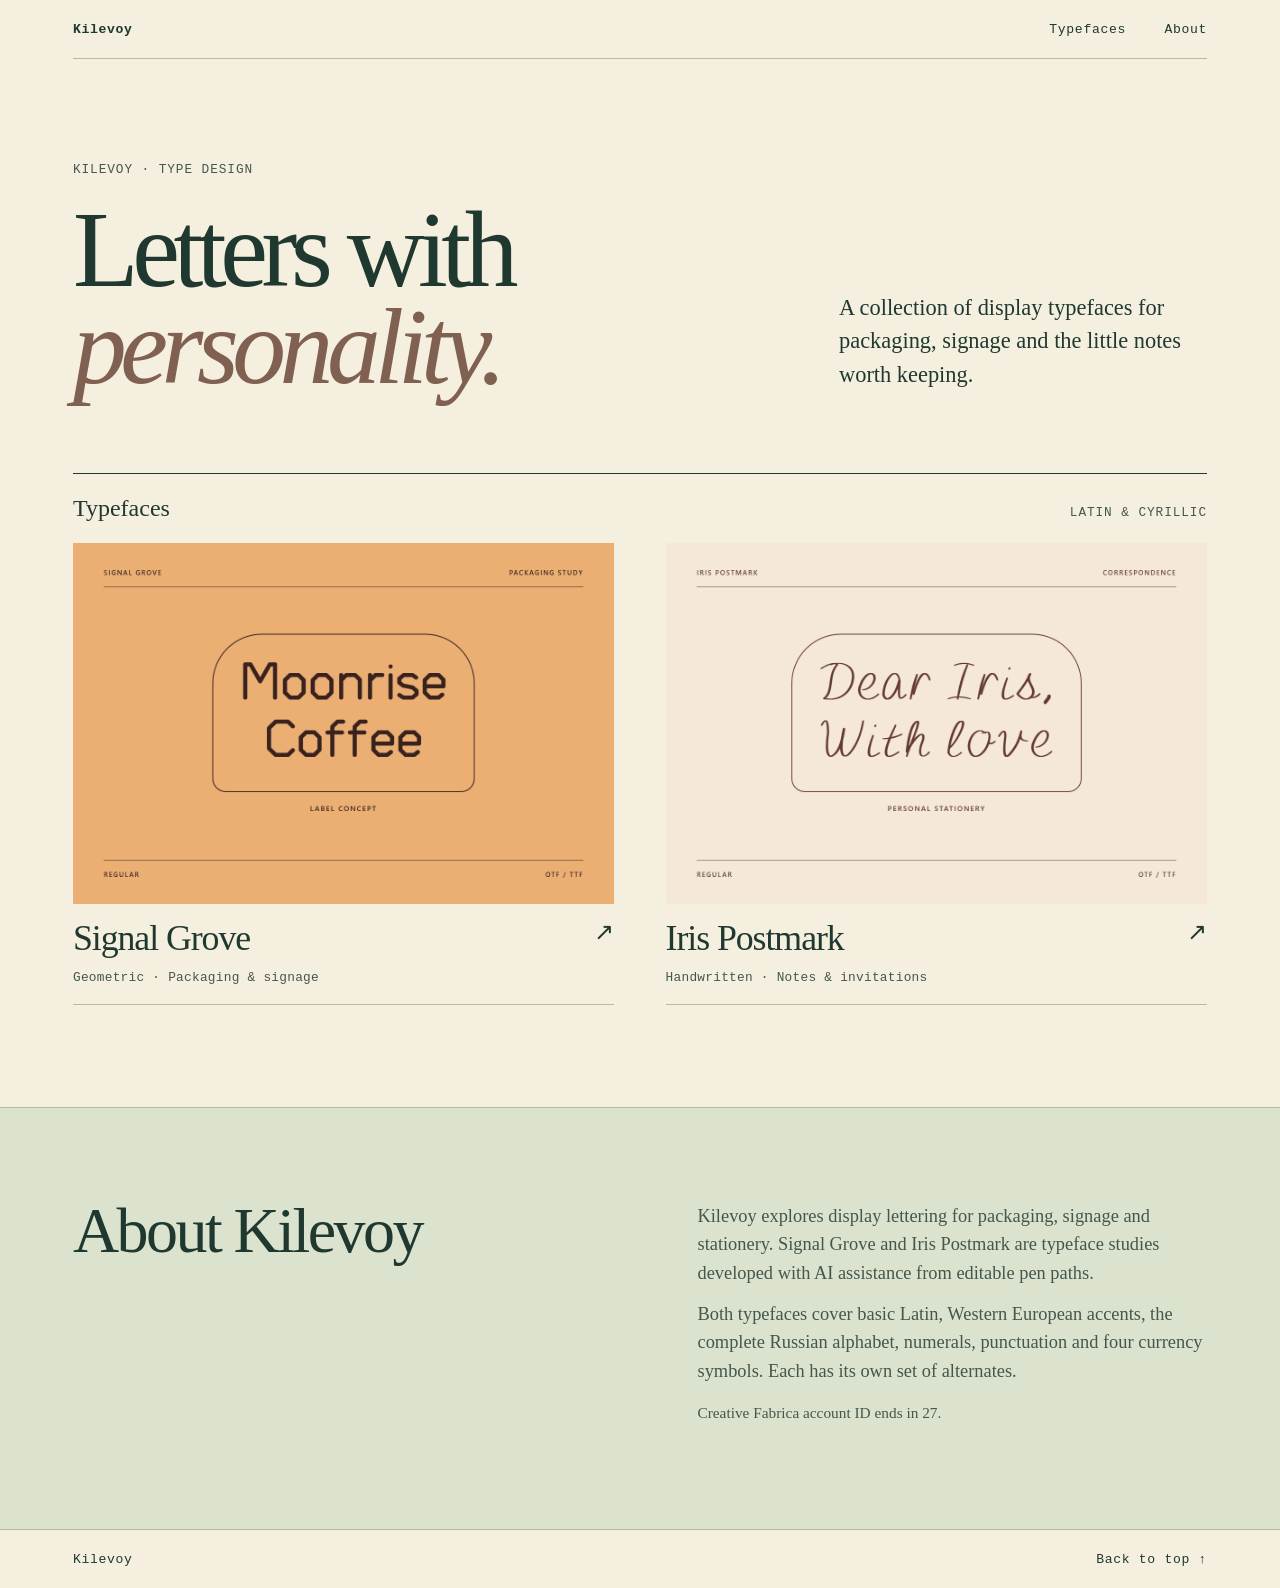
==== commit bca2d969: "Organize portfolio by typeface" ====
--- a/index.html
+++ b/index.html
@@ -1,60 +1,32 @@
 <!doctype html>
 <html lang="en">
 <head>
-  <meta charset="utf-8">
-  <meta name="viewport" content="width=device-width, initial-scale=1">
-  <meta name="description" content="Kilevoy type design portfolio featuring Signal Grove and Iris Postmark. Browse lettering specimens for storefronts, packaging, postcards and invitations.">
-  <title>Kilevoy — Type Design Portfolio</title>
-  <link rel="stylesheet" href="style.css">
+<meta charset="utf-8">
+<meta name="viewport" content="width=device-width, initial-scale=1">
+<meta name="description" content="Kilevoy type design portfolio — explore original lettering for packaging, signage and stationery.">
+<title>Kilevoy — Type Design Portfolio</title>
+<link rel="stylesheet" href="style.css">
 </head>
 <body>
-  <a class="skip" href="#main">Skip to content</a>
-  <header class="mast layout">
-    <a class="brand" href="./">Kilevoy</a>
-    <nav aria-label="Portfolio"><a href="#specimen">Signal Grove</a><a href="#iris-postmark">Iris Postmark</a><a href="#about">About</a></nav>
-  </header>
-  <main id="main">
-    <section class="hero layout" aria-labelledby="title">
-      <div class="strap"><span>Display typeface</span><span>Regular</span></div>
-      <h1 id="title"><img src="assets/signal-grove.svg" alt="Signal Grove" width="1120" height="170"></h1>
-      <div class="intro">
-        <p>A geometric display face with cut corners and rounded ends, designed for short headlines, storefronts and packaging.</p>
-        <a href="#specimen" class="jump">View specimens <span aria-hidden="true">↓</span></a>
-      </div>
-    </section>
-    <section class="work layout" id="specimen" aria-labelledby="specimen-title">
-      <div class="section-head">
-        <h2 id="specimen-title">Signal Grove in use</h2>
-        <p>Packaging and signage concepts, followed by the alphabet, figures and alternate forms.</p>
-      </div>
-      <div class="sheets">
-        <figure><img src="assets/05-label.png" alt="Moonrise Coffee label concept with Signal Grove in dark brown on orange" width="1200" height="800" loading="lazy"><figcaption>Packaging <span>Moonrise Coffee</span></figcaption></figure>
-        <figure><img src="assets/06-sign.png" alt="Storefront lettering reading Open Late, Friday and Saturday" width="1200" height="800" loading="lazy"><figcaption>Signage <span>Open Late</span></figcaption></figure>
-        <figure><img src="assets/02-alphabet.png" alt="Signal Grove uppercase and lowercase Latin alphabet" width="1200" height="800" loading="lazy"><figcaption>Alphabet <span>Uppercase and lowercase</span></figcaption></figure>
-        <figure><img src="assets/03-characters.png" alt="Signal Grove digits 0 through 9, punctuation and dollar, euro, pound and yen signs" width="1200" height="800" loading="lazy"><figcaption>Figures &amp; symbols <span>0–9, punctuation and currencies</span></figcaption></figure>
-        <figure><img src="assets/09-cyrillic.png" alt="Signal Grove Russian uppercase and lowercase Cyrillic alphabet" width="1200" height="800" loading="lazy"><figcaption>Russian alphabet <span>66 upper and lowercase letters</span></figcaption></figure>
-        <figure><img src="assets/10-russian.png" alt="Russian sample text set in Signal Grove: С любовью. До встречи в мае." width="1200" height="800" loading="lazy"><figcaption>Russian in use <span>Two lines in Signal Grove</span></figcaption></figure>
-        <figure><img src="assets/04-languages.png" alt="Accented letter samples in French, German, Spanish and Norwegian" width="1200" height="800" loading="lazy"><figcaption>Accents <span>Western European Latin</span></figcaption></figure>
-        <figure><img src="assets/08-pua.png" alt="Six alternate glyphs with character codes U+E000 to U+E005" width="1200" height="800" loading="lazy"><figcaption>Alternates <span>Six glyphs in the Private Use Area</span></figcaption></figure>
-        <figure><img src="assets/07-spacing.png" alt="AVANT, AWAY and The Way Home set in Signal Grove" width="1200" height="800" loading="lazy"><figcaption>Spacing <span>Mixed case and capitals</span></figcaption></figure>
-      </div>
-    </section>
-    <section class="work layout" id="iris-postmark" aria-labelledby="iris-title">
-      <div class="section-head">
-        <h2 id="iris-title">Iris Postmark</h2>
-        <p>A handwritten display face for postcards, personal notes and invitations. Fine strokes and looped descenders give it the rhythm of pen on paper.</p>
-      </div>
-      <div class="sheets">
-        <figure><img src="assets/iris-postmark/01-cover.png" alt="Iris Postmark set in the handwritten typeface" width="1200" height="800" loading="lazy"><figcaption>Specimen <span>Thin strokes and rounded loops</span></figcaption></figure>
-        <figure><img src="assets/iris-postmark/05-label.png" alt="Dear Iris, With love set on a stationery card" width="1200" height="800" loading="lazy"><figcaption>Correspondence <span>Personal stationery</span></figcaption></figure>
-        <figure><img src="assets/iris-postmark/06-sign.png" alt="Meet me in May, Saturday at four set in Iris Postmark" width="1200" height="800" loading="lazy"><figcaption>Invitation <span>An invitation in two lines</span></figcaption></figure>
-        <figure><img src="assets/iris-postmark/02-alphabet.png" alt="Iris Postmark uppercase and lowercase Latin letters" width="1200" height="800" loading="lazy"><figcaption>Alphabet <span>Uppercase and lowercase</span></figcaption></figure>
-        <figure><img src="assets/iris-postmark/09-cyrillic.png" alt="Iris Postmark handwritten Russian uppercase and lowercase Cyrillic alphabet" width="1200" height="800" loading="lazy"><figcaption>Russian alphabet <span>66 upper and lowercase letters</span></figcaption></figure>
-        <figure><img src="assets/iris-postmark/10-russian.png" alt="Russian sample text set in Iris Postmark: С любовью. До встречи в мае." width="1200" height="800" loading="lazy"><figcaption>Russian in use <span>A handwritten note</span></figcaption></figure>
-        <figure><img src="assets/iris-postmark/03-characters.png" alt="Iris Postmark digits 0 through 9, punctuation and currencies" width="1200" height="800" loading="lazy"><figcaption>Figures &amp; symbols <span>0–9, punctuation and currencies</span></figcaption></figure>
-        <figure><img src="assets/iris-postmark/08-pua.png" alt="Four Iris Postmark flourishes with their character codes" width="1200" height="800" loading="lazy"><figcaption>Decorative forms <span>Four alternates</span></figcaption></figure>
-      </div>
-    </section>
+<a class="skip" href="#main">Skip to content</a>
+<header class="mast layout"><a class="brand" href="./">Kilevoy</a><nav aria-label="Portfolio"><a href="#fonts">Typefaces</a><a href="#about">About</a></nav></header>
+<main id="main">
+<section class="catalog-intro layout">
+<div><p class="eyebrow">Kilevoy · Type design</p><h1>Letters with<br><em>personality.</em></h1></div>
+<p class="catalog-copy">A collection of display typefaces for packaging, signage and the little notes worth keeping.</p>
+</section>
+<section class="catalog layout" id="fonts" aria-labelledby="fonts-title">
+<div class="catalog-heading"><h2 id="fonts-title">Typefaces</h2><p>Latin &amp; Cyrillic</p></div>
+<div class="catalog-grid">
+<article class="type-card" id="specimen"><a href="signal-grove.html" aria-label="Explore Signal Grove">
+<div class="cover"><img src="assets/05-label.png" alt="Moonrise Coffee set in Signal Grove" width="1200" height="800"></div>
+<div class="card-info"><div><h3>Signal Grove</h3><p>Geometric · Packaging &amp; signage</p></div><span aria-hidden="true">↗</span></div>
+</a></article>
+<article class="type-card" id="iris-postmark"><a href="iris-postmark.html" aria-label="Explore Iris Postmark">
+<div class="cover"><img src="assets/iris-postmark/05-label.png" alt="Dear Iris, With love set in Iris Postmark" width="1200" height="800"></div>
+<div class="card-info"><div><h3>Iris Postmark</h3><p>Handwritten · Notes &amp; invitations</p></div><span aria-hidden="true">↗</span></div>
+</a></article>
+</div></section>
     <section class="about" id="about" aria-labelledby="about-title">
       <div class="layout section-head">
         <h2 id="about-title">About Kilevoy</h2>
@@ -65,8 +37,5 @@
         </div>
       </div>
     </section>
-  </main>
-  <footer class="mast layout"><span>Kilevoy</span><a href="#main">Back to top ↑</a></footer>
-</body>
-</html>
-
+</main><footer class="mast layout"><span>Kilevoy</span><a href="#main">Back to top ↑</a></footer>
+</body></html>
--- a/style.css
+++ b/style.css
@@ -36,3 +36,28 @@
 @media(max-width:42rem){.section-head,.sheets{grid-template-columns:1fr}.intro{display:block}.jump{margin-top:.75rem}.mast,.strap,figcaption,.jump{font-size:.75rem}}
 @media(prefers-reduced-motion:reduce){html{scroll-behavior:auto}}
 
+
+/* Typeface directory */
+.catalog-intro{padding-block:clamp(3.5rem,8vw,7rem) clamp(3rem,6vw,5rem);display:grid;grid-template-columns:1.4fr 1fr;gap:2rem;align-items:end}
+.eyebrow,.catalog-heading p,.detail-top,.card-info p{font-family:Consolas,"Courier New",monospace;font-size:.8rem;letter-spacing:.07em;text-transform:uppercase}
+.eyebrow{margin:0 0 1.5rem;color:var(--soft)}
+.catalog-intro h1{font-size:clamp(3.7rem,8.4vw,8rem);font-weight:normal;letter-spacing:-.06em;line-height:.91;margin:0}
+.catalog-intro h1 em{font-weight:normal;color:#806050}
+.catalog-copy{font-size:clamp(1.05rem,1.8vw,1.4rem);line-height:1.5;max-width:23rem;margin:0 0 .3rem auto}
+.catalog{padding-bottom:clamp(4rem,8vw,7rem)}
+.catalog-heading{border-top:1px solid var(--ink);display:flex;align-items:baseline;justify-content:space-between;gap:1rem;padding-block:1.3rem}
+.catalog-heading h2{font-size:1.5rem;font-weight:normal;margin:0}
+.catalog-heading p{color:var(--soft);margin:0}
+.catalog-grid{display:grid;grid-template-columns:repeat(2,minmax(0,1fr));gap:clamp(1.5rem,4vw,3.5rem)}
+.type-card a{text-decoration:none;display:block}
+.cover{overflow:hidden;background:#ddd;aspect-ratio:3/2}
+.cover img{width:100%;height:100%;object-fit:cover;transition:transform .35s ease}
+.type-card a:hover .cover img{transform:scale(1.025)}
+.card-info{display:flex;align-items:start;justify-content:space-between;gap:1rem;padding:1.05rem 0;border-bottom:1px solid var(--rule)}
+.card-info h3{font-size:clamp(1.6rem,2.8vw,2.3rem);font-weight:normal;line-height:1.05;letter-spacing:-.03em;margin:0 0 .6rem}
+.card-info p{color:var(--soft);line-height:1.5;margin:0;text-transform:none;letter-spacing:.02em}
+.card-info>span{font-size:1.5rem;line-height:1}
+.detail-top{padding-top:2rem;display:flex;justify-content:space-between;gap:1rem;color:var(--soft)}
+.detail-top a{color:var(--ink)}
+@media(max-width:42rem){.catalog-intro,.catalog-grid{grid-template-columns:1fr}.catalog-copy{margin:0}.catalog-intro{gap:1.7rem}.catalog-grid{gap:2.5rem}}
+@media(prefers-reduced-motion:reduce){.cover img{transition:none}}
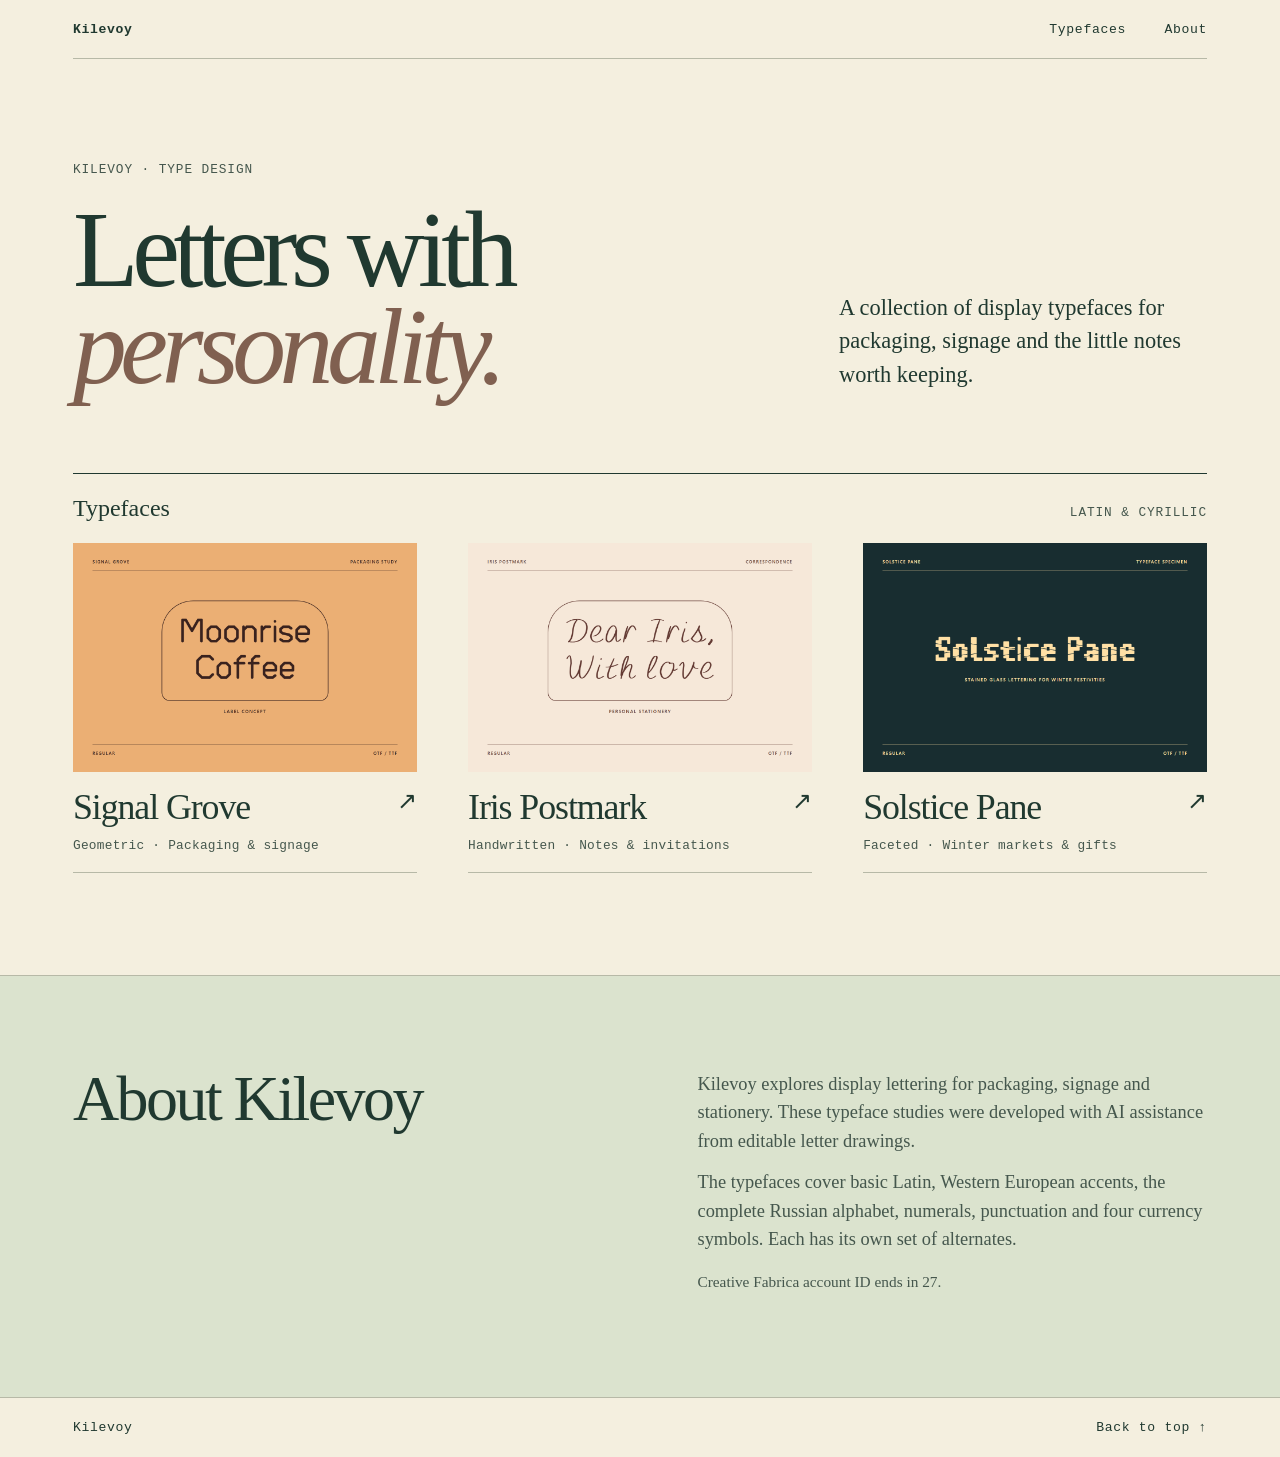
==== commit 2e6b4390: "Publish Solstice Pane specimens" ====
--- a/index.html
+++ b/index.html
@@ -26,13 +26,17 @@
 <div class="cover"><img src="assets/iris-postmark/05-label.png" alt="Dear Iris, With love set in Iris Postmark" width="1200" height="800"></div>
 <div class="card-info"><div><h3>Iris Postmark</h3><p>Handwritten · Notes &amp; invitations</p></div><span aria-hidden="true">↗</span></div>
 </a></article>
+<article class="type-card" id="solstice-pane"><a href="solstice-pane.html" aria-label="Explore Solstice Pane">
+<div class="cover"><img src="assets/solstice-pane/01-cover.png" alt="Solstice Pane lettering with diagonal seams" width="1200" height="800"></div>
+<div class="card-info"><div><h3>Solstice Pane</h3><p>Faceted · Winter markets &amp; gifts</p></div><span aria-hidden="true">↗</span></div>
+</a></article>
 </div></section>
     <section class="about" id="about" aria-labelledby="about-title">
       <div class="layout section-head">
         <h2 id="about-title">About Kilevoy</h2>
         <div>
-          <p>Kilevoy explores display lettering for packaging, signage and stationery. Signal Grove and Iris Postmark are typeface studies developed with AI assistance from editable pen paths.</p>
-          <p>Both typefaces cover basic Latin, Western European accents, the complete Russian alphabet, numerals, punctuation and four currency symbols. Each has its own set of alternates.</p>
+          <p>Kilevoy explores display lettering for packaging, signage and stationery. These typeface studies were developed with AI assistance from editable letter drawings.</p>
+          <p>The typefaces cover basic Latin, Western European accents, the complete Russian alphabet, numerals, punctuation and four currency symbols. Each has its own set of alternates.</p>
           <p class="ownership"><small>Creative Fabrica account ID ends in 27.</small></p>
         </div>
       </div>
--- a/style.css
+++ b/style.css
@@ -59,5 +59,6 @@
 .card-info>span{font-size:1.5rem;line-height:1}
 .detail-top{padding-top:2rem;display:flex;justify-content:space-between;gap:1rem;color:var(--soft)}
 .detail-top a{color:var(--ink)}
+@media(min-width:64rem){.catalog-grid{grid-template-columns:repeat(3,minmax(0,1fr))}}
 @media(max-width:42rem){.catalog-intro,.catalog-grid{grid-template-columns:1fr}.catalog-copy{margin:0}.catalog-intro{gap:1.7rem}.catalog-grid{gap:2.5rem}}
 @media(prefers-reduced-motion:reduce){.cover img{transition:none}}
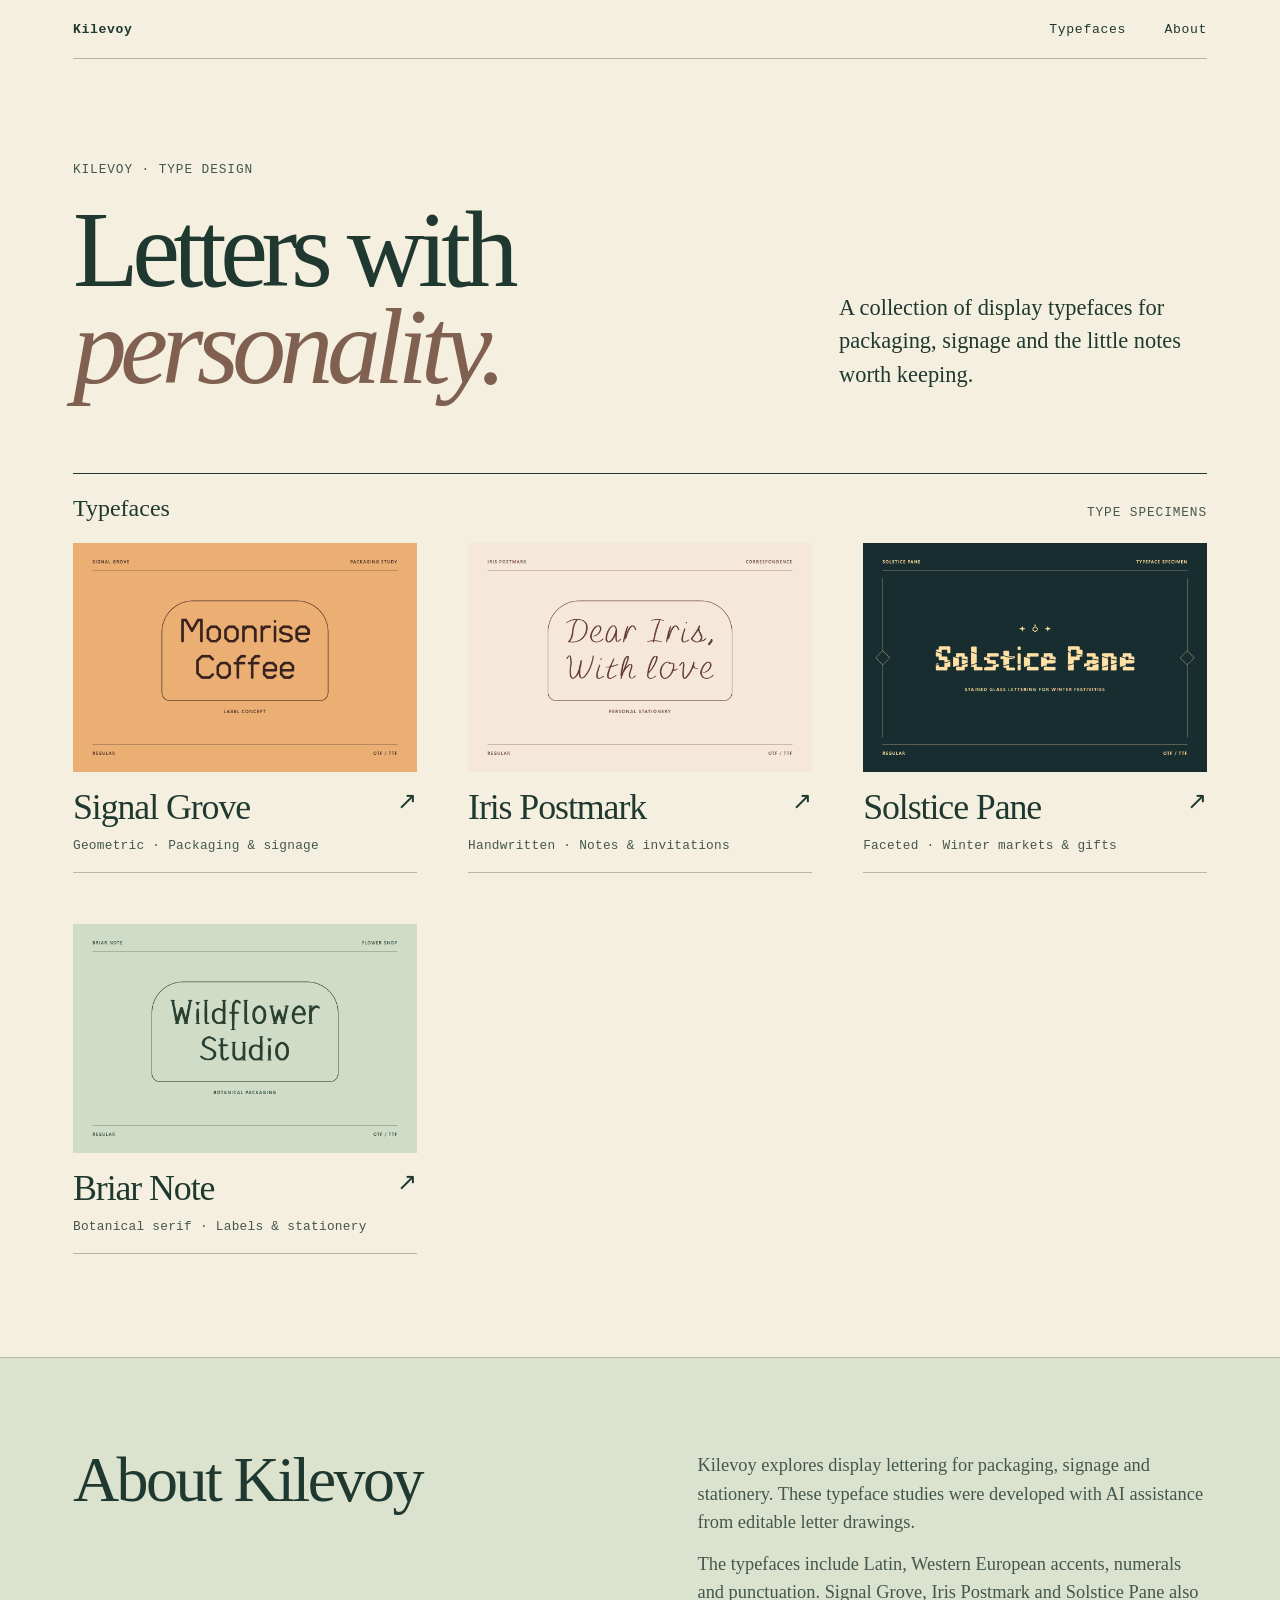
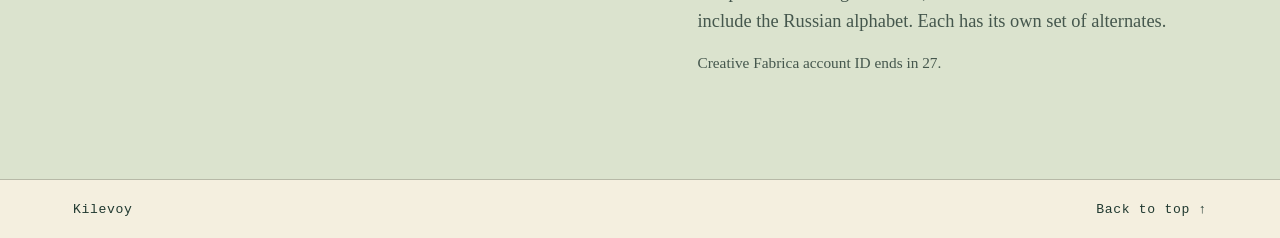
==== commit 91d90184: "Add Briar Note specimens" ====
--- a/index.html
+++ b/index.html
@@ -16,7 +16,7 @@
 <p class="catalog-copy">A collection of display typefaces for packaging, signage and the little notes worth keeping.</p>
 </section>
 <section class="catalog layout" id="fonts" aria-labelledby="fonts-title">
-<div class="catalog-heading"><h2 id="fonts-title">Typefaces</h2><p>Latin &amp; Cyrillic</p></div>
+<div class="catalog-heading"><h2 id="fonts-title">Typefaces</h2><p>Type specimens</p></div>
 <div class="catalog-grid">
 <article class="type-card" id="specimen"><a href="signal-grove.html" aria-label="Explore Signal Grove">
 <div class="cover"><img src="assets/05-label.png" alt="Moonrise Coffee set in Signal Grove" width="1200" height="800"></div>
@@ -30,13 +30,17 @@
 <div class="cover"><img src="assets/solstice-pane/01-cover.png" alt="Solstice Pane lettering with diagonal seams" width="1200" height="800"></div>
 <div class="card-info"><div><h3>Solstice Pane</h3><p>Faceted · Winter markets &amp; gifts</p></div><span aria-hidden="true">↗</span></div>
 </a></article>
+<article class="type-card" id="briar-note"><a href="briar-note.html" aria-label="Explore Briar Note">
+<div class="cover"><img src="assets/briar-note/05-label.png" alt="Wildflower Studio set in Briar Note" width="1200" height="800"></div>
+<div class="card-info"><div><h3>Briar Note</h3><p>Botanical serif · Labels &amp; stationery</p></div><span aria-hidden="true">↗</span></div>
+</a></article>
 </div></section>
     <section class="about" id="about" aria-labelledby="about-title">
       <div class="layout section-head">
         <h2 id="about-title">About Kilevoy</h2>
         <div>
           <p>Kilevoy explores display lettering for packaging, signage and stationery. These typeface studies were developed with AI assistance from editable letter drawings.</p>
-          <p>The typefaces cover basic Latin, Western European accents, the complete Russian alphabet, numerals, punctuation and four currency symbols. Each has its own set of alternates.</p>
+          <p>The typefaces include Latin, Western European accents, numerals and punctuation. Signal Grove, Iris Postmark and Solstice Pane also include the Russian alphabet. Each has its own set of alternates.</p>
           <p class="ownership"><small>Creative Fabrica account ID ends in 27.</small></p>
         </div>
       </div>
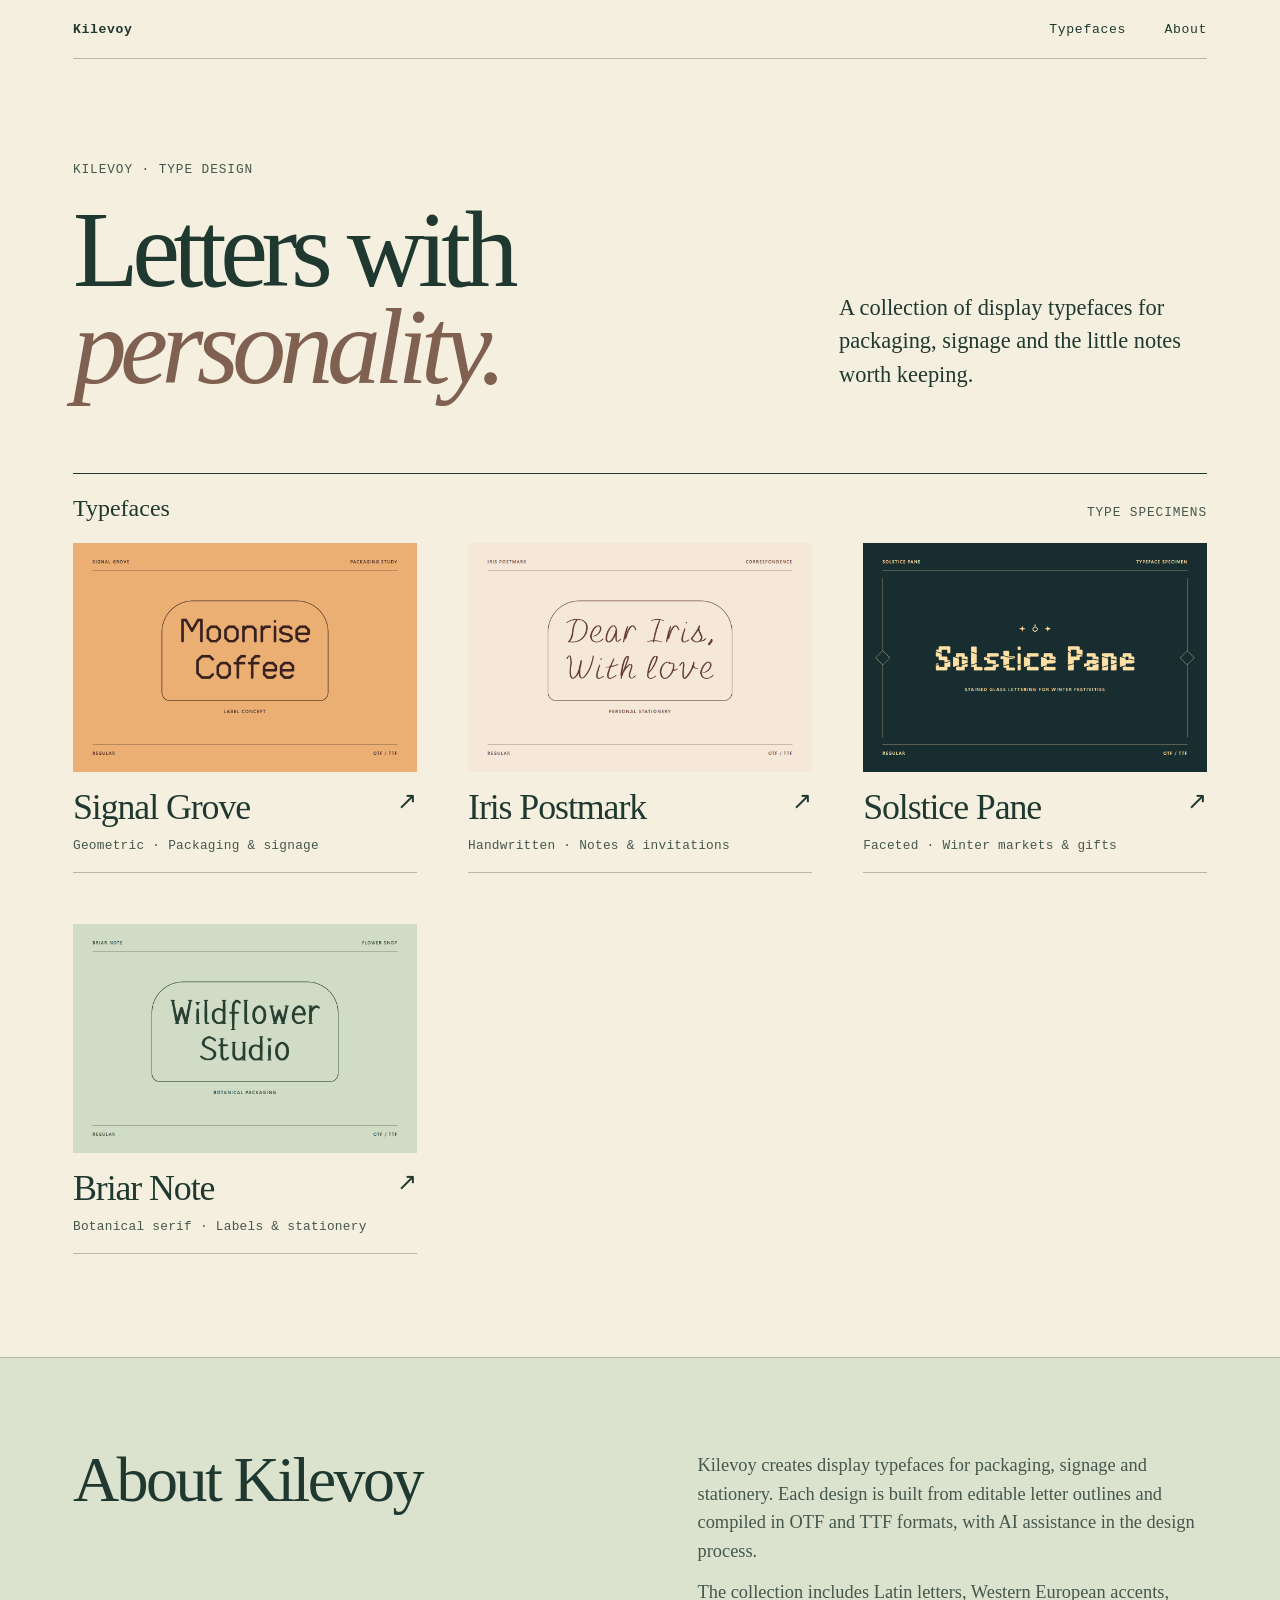
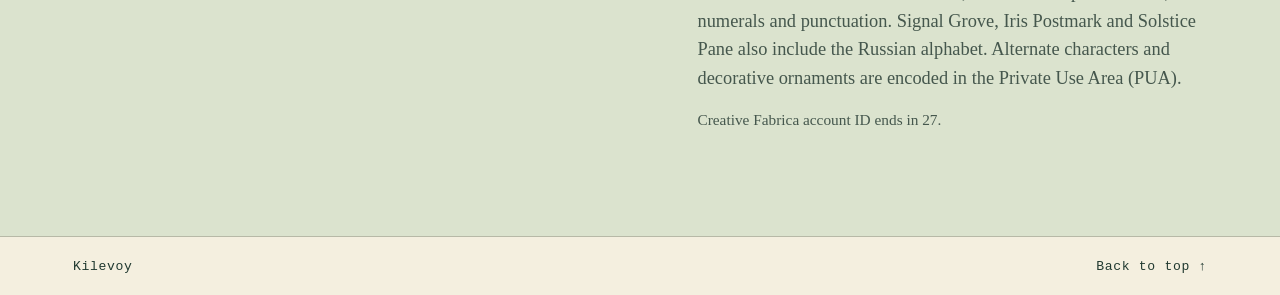
==== commit 5b68c051: "Clarify font formats and add spacing specimens" ====
--- a/index.html
+++ b/index.html
@@ -39,8 +39,8 @@
       <div class="layout section-head">
         <h2 id="about-title">About Kilevoy</h2>
         <div>
-          <p>Kilevoy explores display lettering for packaging, signage and stationery. These typeface studies were developed with AI assistance from editable letter drawings.</p>
-          <p>The typefaces include Latin, Western European accents, numerals and punctuation. Signal Grove, Iris Postmark and Solstice Pane also include the Russian alphabet. Each has its own set of alternates.</p>
+          <p>Kilevoy creates display typefaces for packaging, signage and stationery. Each design is built from editable letter outlines and compiled in OTF and TTF formats, with AI assistance in the design process.</p>
+          <p>The collection includes Latin letters, Western European accents, numerals and punctuation. Signal Grove, Iris Postmark and Solstice Pane also include the Russian alphabet. Alternate characters and decorative ornaments are encoded in the Private Use Area (PUA).</p>
           <p class="ownership"><small>Creative Fabrica account ID ends in 27.</small></p>
         </div>
       </div>
